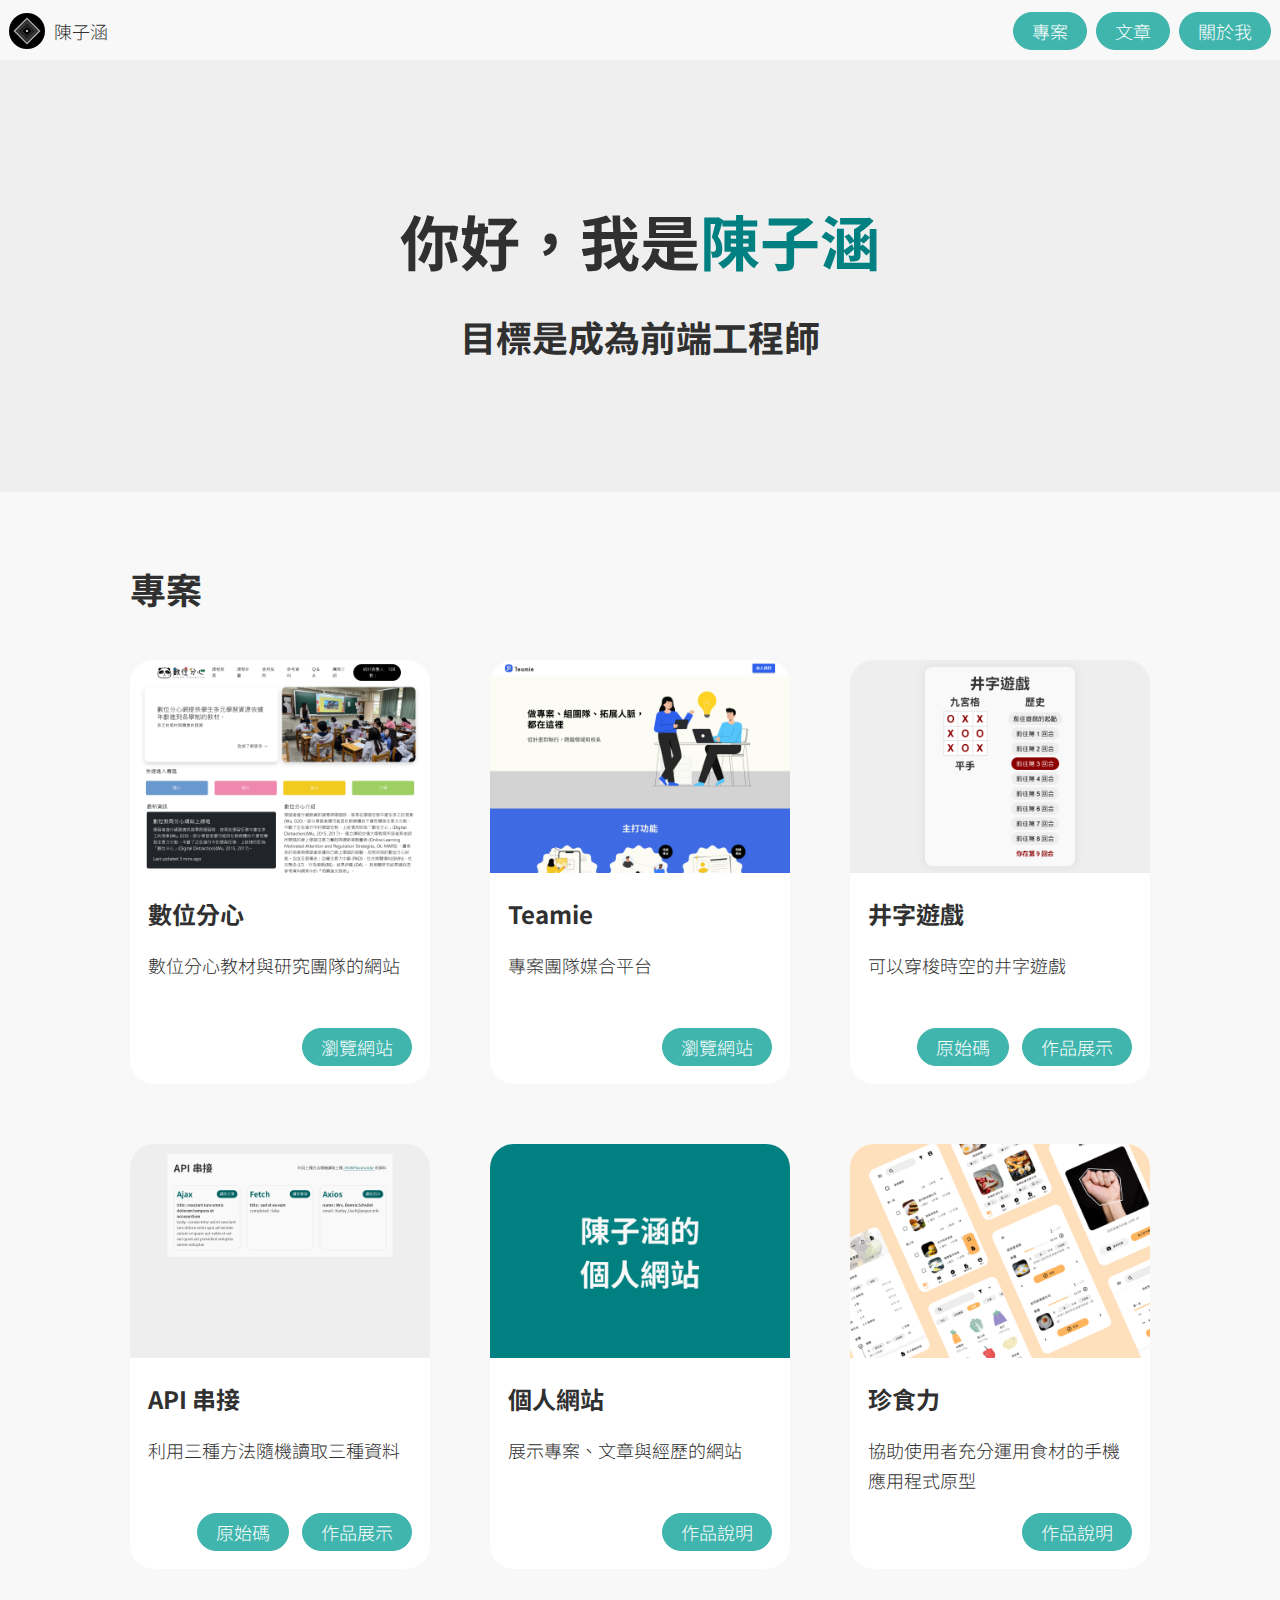
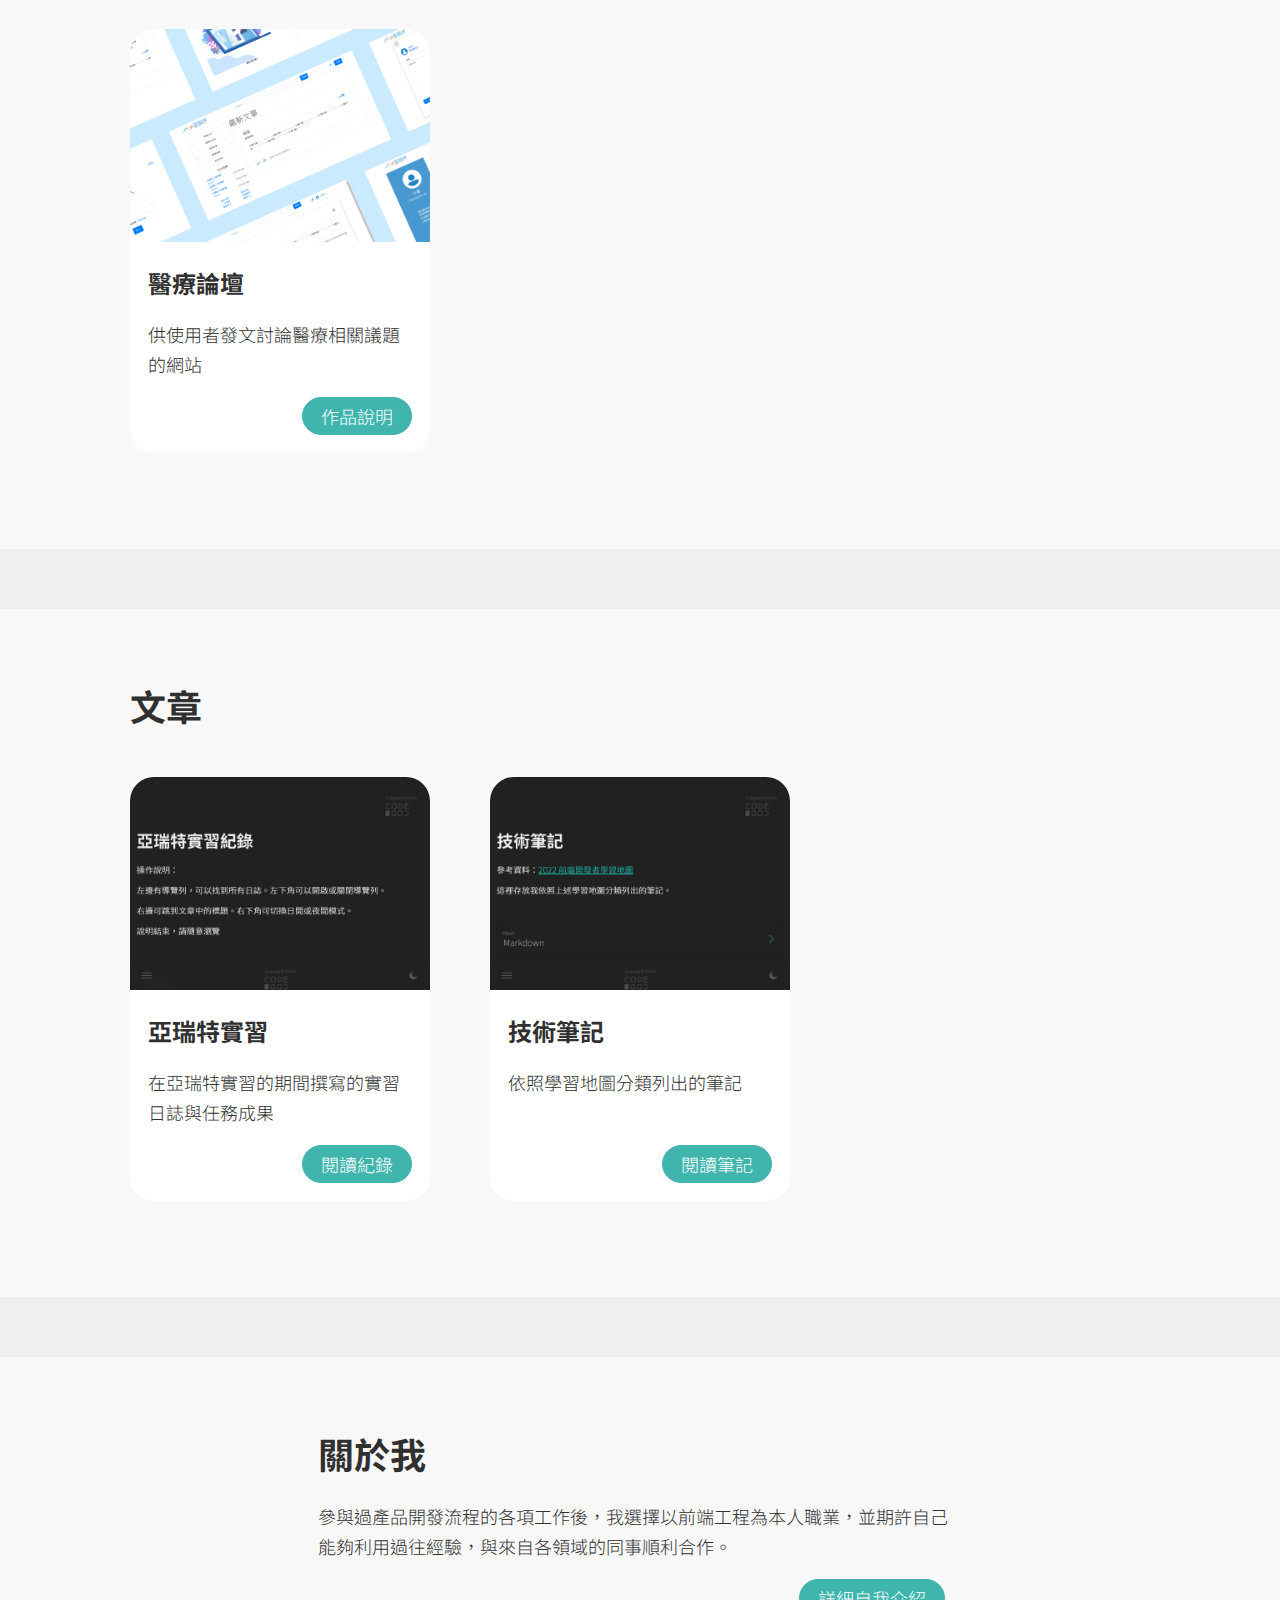
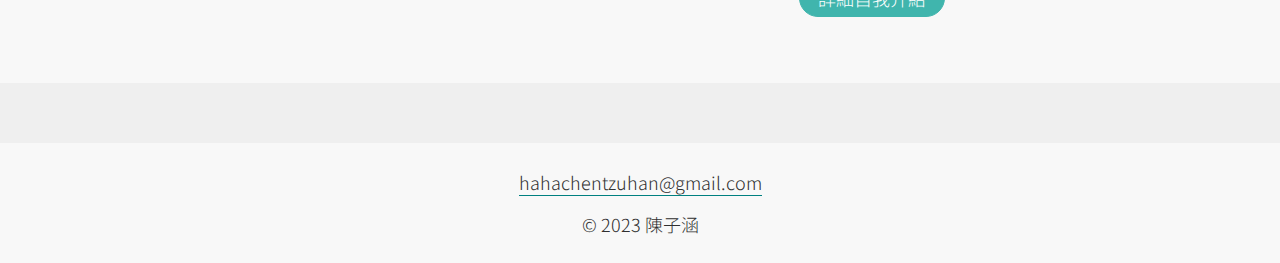
==== index.html @ ffe8db88 "Edited about page" ====
<!DOCTYPE html>
<html>
<head>
	<title>陳子涵 TzuHan_Chen</title>
	<meta charset="UTF-8">
	<meta http-equiv="X-UA-Compatible" content="IE=edge">
	<meta name="viewport" content="width=device-width, initial-scale=1.0">
	<meta name="title" content="陳子涵 TzuHan_Chen">
	<meta name="description" content="陳子涵的個人網站">

	<!-- favicon -->
	<link rel="apple-touch-icon" sizes="180x180" href="favicon/apple-touch-icon.png">
	<link rel="icon" type="image/png" sizes="32x32" href="favicon/favicon-32x32.png">
	<link rel="icon" type="image/png" sizes="16x16" href="favicon/favicon-16x16.png">
	<link rel="manifest" href="favicon/site.webmanifest">
	
	<!-- font & style -->
	<link rel="preconnect" href="https://fonts.googleapis.com">
	<link rel="preconnect" href="https://fonts.gstatic.com" crossorigin>
	<link href="https://fonts.googleapis.com/css2?family=Noto+Sans+TC:wght@300;700&display=swap" rel="stylesheet">
	<link rel="stylesheet" type="text/css" href="css/style.css">

	<!-- Google tag (gtag.js) -->
	<script async src="https://www.googletagmanager.com/gtag/js?id=G-4FQPG607TH"></script>
	<script>
		window.dataLayer = window.dataLayer || [];
		function gtag(){dataLayer.push(arguments);}
		gtag('js', new Date());

		gtag('config', 'G-4FQPG607TH');
	</script>
</head>

<body>
	<nav>
		<a href="" class="home">
			<img src="icons/logo.svg" alt="logo" class="logo">
			<p>陳子涵</p>
		</a>
		<ul class="nav-links">
			<li><a href="#project" class="button mr9">專案</a></li>
			<li><a href="#article" class="button mr9">文章</a></li>
			<li><a href="#about" class="button">關於我</a></li>
		</ul>
	</nav>
	
	<main>
		<div class="hero-section">
			<div class="content">
				<h1 class="tac">你好，我是<span class="highlight">陳子涵</span></h1>
				<h2 class="tac">目標是成為前端工程師</h2>
			</div>
		</div>

		<section id="project">
			<div class="content">
				<h2>專案</h2>
				<div class="grid-area">
					<div class="card">
						<img src="images/distraction-loves-me.png" alt="數位分心主視覺">
						<h3>數位分心</h3>
						<p>數位分心教材與研究團隊的網站</p>
						<div class="button-area">
							<a href="https://distractionlovesme.lab.nycu.edu.tw/" target="_blank" rel="noopener noreferrer" class="button">瀏覽網站</a>
						</div>
					</div>

					<div class="card">
						<img src="images/teamie.png" alt="Teamie 主視覺">
						<h3>Teamie</h3>
						<p>專案團隊媒合平台</p>
						<div class="button-area">
							<a href="https://teamie.tw/" target="_blank" rel="noopener noreferrer" class="button">瀏覽網站</a>
						</div>
					</div>

					<div class="card">
						<img src="images/tic-tac-toe.png" alt="井字遊戲主視覺">
						<h3>井字遊戲</h3>
						<p>可以穿梭時空的井字遊戲</p>
						<div class="button-area">
							<a href="https://github.com/tzuhanchen/tic-tac-toe" target="_blank" rel="noopener noreferrer" class="button mr9">原始碼</a>
							<a href="https://tzuhanchen.github.io/tic-tac-toe" target="_blank" rel="noopener noreferrer" class="button">作品展示</a>
						</div>
					</div>

					<div class="card">
						<img src="images/api-connection.png" alt="API 串接主視覺">
						<h3>API 串接</h3>
						<p>利用三種方法隨機讀取三種資料</p>
						<div class="button-area">
							<a href="https://github.com/tzuhanchen/api-connection" target="_blank" rel="noopener noreferrer" class="button mr9">原始碼</a>
							<a href="https://tzuhanchen.github.io/api-connection" target="_blank" rel="noopener noreferrer" class="button">作品展示</a>
						</div>
					</div>

					<div class="card">
						<img src="images/personal-website.png" alt="個人網站預覽圖">
						<h3>個人網站</h3>
						<p>展示專案、文章與經歷的網站</p>
						<div class="button-area">
							<a href="personal-website.html" class="button">作品說明</a>
						</div>
					</div>

					<div class="card">
						<img src="images/max-value.png" alt="珍食力主視覺">
						<h3>珍食力</h3>
						<p>協助使用者充分運用食材的手機應用程式原型</p>
						<div class="button-area">
							<a href="max-value.html" class="button">作品說明</a>
						</div>
					</div>

					<div class="card">
						<img src="images/medical-forum.png" alt="醫療論壇主視覺">
						<h3>醫療論壇</h3>
						<p>供使用者發文討論醫療相關議題的網站</p>
						<div class="button-area">
							<a href="medical-forum.html" class="button">作品說明</a>
						</div>
					</div>
				</div>
			</div>
		</section>

		<section id="article">
			<div class="content">
				<h2>文章</h2>
				<div class="grid-area">
					<div class="card">
						<img src="images/arete-internship.png" alt="亞瑞特實習主視覺">
						<h3>亞瑞特實習</h3>
						<p>在亞瑞特實習的期間撰寫的實習日誌與任務成果</p>
						<div class="button-area">
							<a href="https://tzuhanchen.github.io/arete-internship" target="_blank" rel="noopener noreferrer" class="button">閱讀紀錄</a>
						</div>
					</div>

					<div class="card">
						<img src="images/tech-notes.png" alt="技術筆記主視覺">
						<h3>技術筆記</h3>
						<p>依照學習地圖分類列出的筆記</p>
						<div class="button-area">
							<a href="https://tzuhanchen.github.io/tech-notes" target="_blank" rel="noopener noreferrer" class="button">閱讀筆記</a>
						</div>
					</div>
				</div>
			</div>
		</section>

		<section id="about">
			<div class="content text-area">
				<h2>關於我</h2>
				<p>參與過產品開發流程的各項工作後，我選擇以前端工程為本人職業，並期許自己能夠利用過往經驗，與來自各領域的同事順利合作。</p>
				<div class="button-area">
					<a href="about.html" class="button">詳細自我介紹</a>
				</div>
			</div>
		</section>
	</main>

	<footer>
		<p><a href="mailto:hahachentzuhan@gmail.com" target="_blank" rel="noopener noreferrer" class="link">hahachentzuhan@gmail.com</a></p>
		<p>© 2023 陳子涵</p>
	</footer>
</body>
</html>
---- css/style.css ----
/* default */
*, *::before, *::after {
  box-sizing: border-box;
  margin: 0;
  padding: 0;
}

img {
  max-width: 100%;
  height: auto;
}

body {
  font-family: "Noto Sans TC", sans-serif;
  background-color: #EFEFEF;
  color: #303030;
}

h1 {
  font-size: 48px;
  font-weight: 700;
  line-height: 60px;
  margin: 36px 0;
}
@media (min-width: 720px) {
  h1 {
    font-size: 60px;
    font-weight: 700;
    line-height: 72px;
  }
}

h2 {
  font-size: 36px;
  font-weight: 700;
  line-height: 48px;
  margin: 24px 0;
}

h3 {
  font-size: 24px;
  font-weight: 700;
  line-height: 36px;
  margin: 18px 0;
}

p {
  font-size: 18px;
  font-weight: 300;
  line-height: 30px;
  margin: 12px 0;
}

ul, ol {
  margin: 0;
  padding: 0 0 0 24px;
}

ul {
  list-style: disc;
}

ol {
  list-style: decimal;
}

li {
  font-size: 18px;
  font-weight: 300;
  line-height: 24px;
  margin: 3px 0;
}

a, a:hover, a:active, a:visited {
  text-decoration: none;
}

.link {
  border-bottom: 1px solid #008080;
  color: #303030;
}

.link:hover, .link:active {
  cursor: pointer;
  animation-name: linkChangeColor;
  animation-duration: 0.6s;
  animation-fill-mode: forwards;
}

@keyframes linkChangeColor {
  from {
    background-color: none;
    color: #303030;
  }
  to {
    background-color: #008080;
    color: #FFFFFF;
  }
}
.highlight {
  color: #008080;
}

h1::-moz-selection, h2::-moz-selection, h3::-moz-selection, p::-moz-selection, li::-moz-selection, a::-moz-selection, img::-moz-selection, .highlight::-moz-selection {
  background-color: #008080;
  color: #FFFFFF;
}

h1::selection, h2::selection, h3::selection, p::selection, li::selection, a::selection, img::selection, .highlight::selection {
  background-color: #008080;
  color: #FFFFFF;
}

/* button */
.button {
  display: inline-block;
  padding: 6px 18px;
  border: 1px solid #40B5AD;
  border-radius: 24px;
  background-color: #40B5AD;
  color: #FFFFFF;
  font-size: 18px;
  font-weight: 300;
  line-height: 24px;
}

.button:hover, .button:active {
  cursor: pointer;
  animation-name: buttonChangeColor;
  animation-duration: 0.6s;
  animation-fill-mode: forwards;
}

@keyframes buttonChangeColor {
  from {
    background-color: #40B5AD;
    color: #FFFFFF;
  }
  to {
    background-color: #FFFFFF;
    color: #008080;
  }
}
/* layout */
nav {
  position: fixed;
  width: 100%;
  height: 60px;
  border: none;
  background-color: #F8F8F8;
  display: flex;
  flex-wrap: wrap;
  justify-content: space-between;
  align-items: center;
  padding: 9px;
}

@media (min-width: 720px) {
  .home {
    display: flex;
    align-items: center;
  }
}
.home p {
  margin: 0;
  display: none;
}
@media (min-width: 720px) {
  .home p {
    margin-left: 9px;
    display: block;
    color: #303030;
  }
}

.logo {
  height: 36px;
  border-radius: 50%;
}

.nav-links {
  display: flex;
  justify-content: space-between;
  align-items: center;
  padding: 0;
}
.nav-links li {
  list-style-type: none;
}

main {
  margin: 0;
  padding-top: 60px;
  background-color: #EFEFEF;
}

.hero-section {
  margin-top: 60px;
  min-height: 300px;
}

section {
  margin: 60px 0;
  background-color: #F8F8F8;
}

.content {
  margin: 0 auto;
  width: 100%;
  max-width: 300px;
  padding: 24px 0;
}
@media (min-width: 720px) {
  .content {
    max-width: 645px;
    padding: 36px 0;
  }
}
@media (min-width: 1080px) {
  .content {
    max-width: 1020px;
    padding: 48px 0;
  }
}

.grid-area {
  margin: 48px auto;
  display: grid;
  grid-template-columns: repeat(1, 1fr);
  gap: 30px;
}
@media (min-width: 720px) {
  .grid-area {
    grid-template-columns: repeat(2, 1fr);
    gap: 45px;
  }
}
@media (min-width: 1080px) {
  .grid-area {
    grid-template-columns: repeat(3, 1fr);
    gap: 60px;
  }
}

.card {
  border-radius: 24px;
  background-color: #FFFFFF;
  min-width: 300px;
  max-width: 360px;
}
.card img {
  border-radius: 24px 24px 0 0;
}
.card h3, .card p {
  margin: 18px;
}
.card p {
  height: 60px;
}

.card:hover {
  animation-name: cardAddShadow;
  animation-duration: 0.6s;
  animation-fill-mode: forwards;
}

@keyframes cardAddShadow {
  from {
    box-shadow: none;
  }
  to {
    box-shadow: -6px -6px 12px #FFFFFF, 6px 6px 12px rgba(64, 224, 208, 0.3);
  }
}
.text-area {
  max-width: 645px;
}

.button-area {
  text-align: right;
  margin: 18px;
}

.photo {
  margin: 0 auto;
  width: 120px;
}

.photo img {
  border-radius: 50%;
}

.contact {
  display: flex;
  align-items: center;
}

.contact img {
  width: 24px;
}

footer {
  background-color: #F8F8F8;
  padding: 12px 0;
  text-align: center;
}

.m0-a {
  margin: 0 auto;
}

.mr9 {
  margin-right: 9px;
}

.block {
  display: block;
}

.tac {
  text-align: center;
}
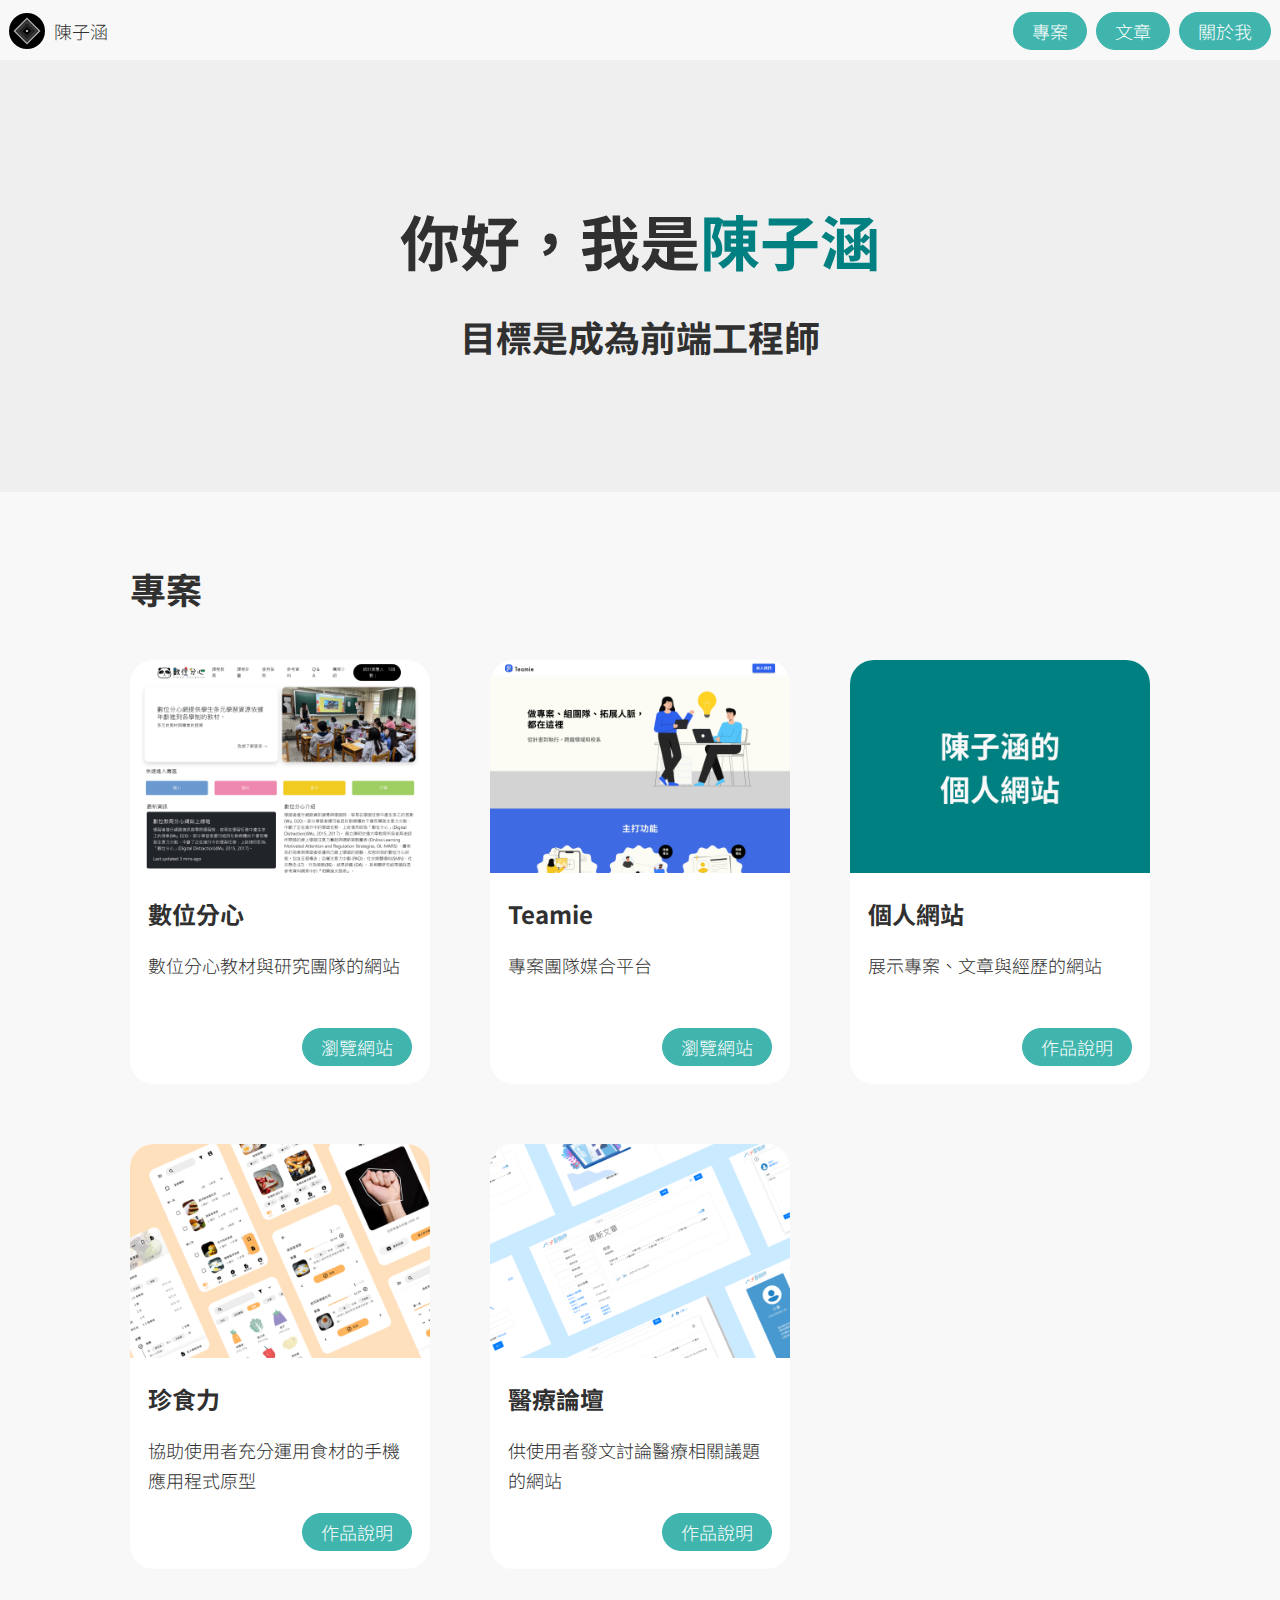
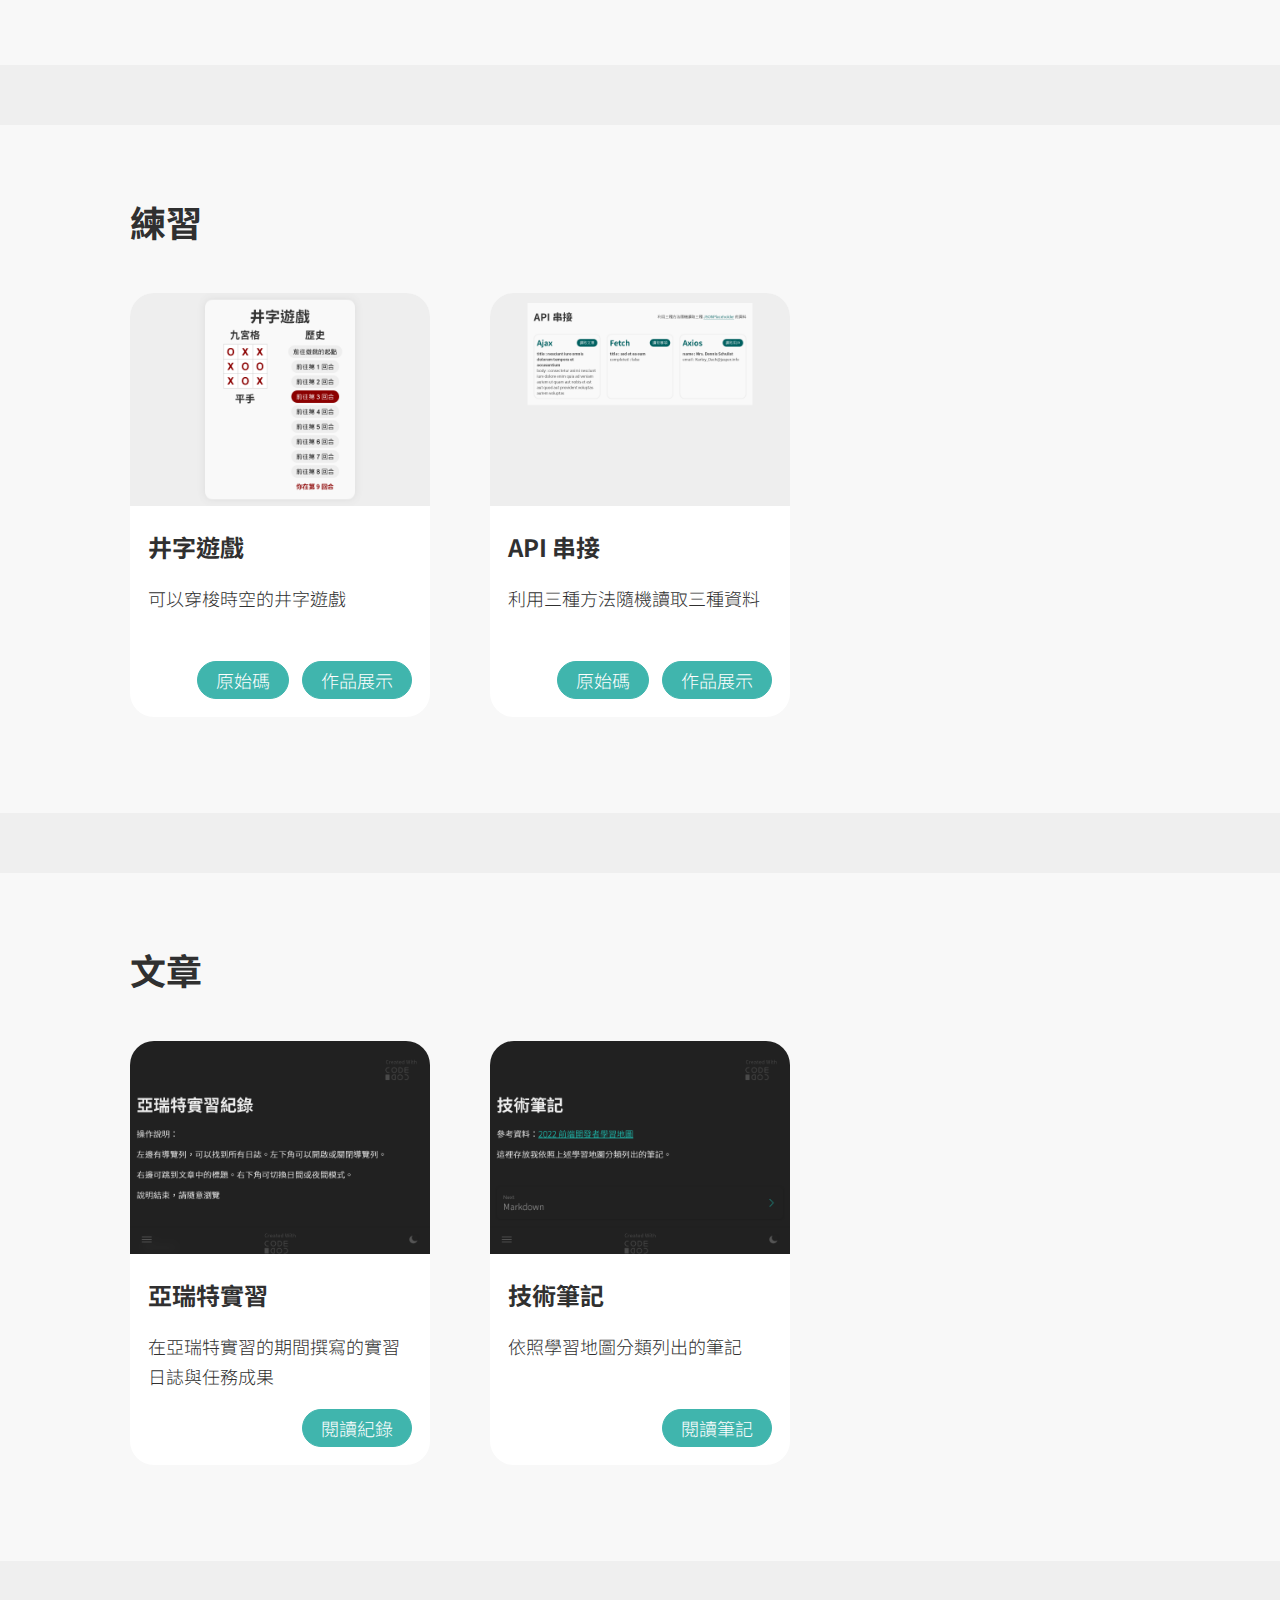
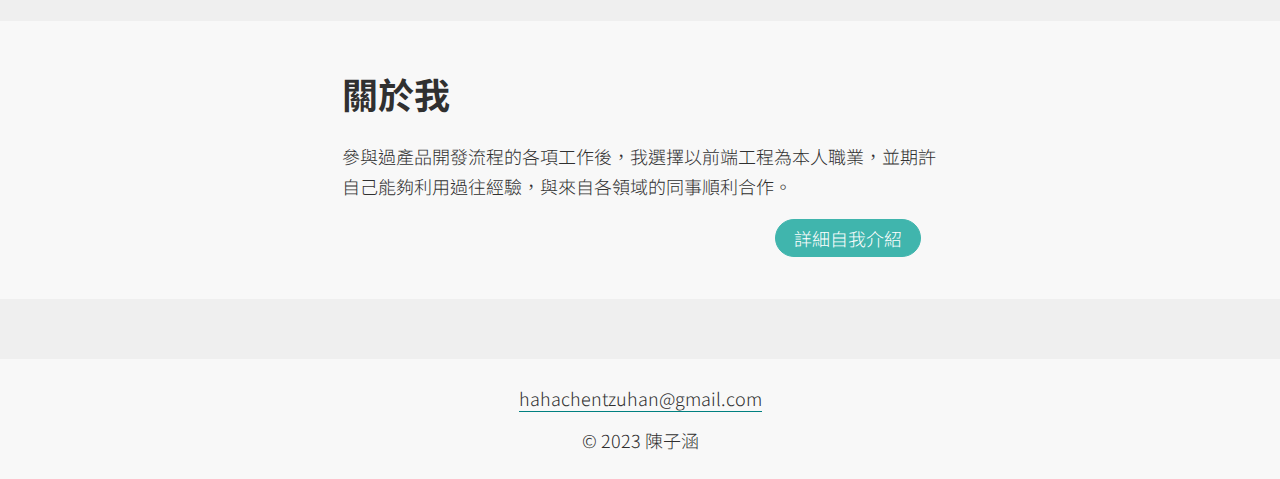
==== commit 8d403779: "Added practice section" ====
--- a/index.html
+++ b/index.html
@@ -75,26 +75,6 @@
 					</div>
 
 					<div class="card">
-						<img src="images/tic-tac-toe.png" alt="井字遊戲主視覺">
-						<h3>井字遊戲</h3>
-						<p>可以穿梭時空的井字遊戲</p>
-						<div class="button-area">
-							<a href="https://github.com/tzuhanchen/tic-tac-toe" target="_blank" rel="noopener noreferrer" class="button mr9">原始碼</a>
-							<a href="https://tzuhanchen.github.io/tic-tac-toe" target="_blank" rel="noopener noreferrer" class="button">作品展示</a>
-						</div>
-					</div>
-
-					<div class="card">
-						<img src="images/api-connection.png" alt="API 串接主視覺">
-						<h3>API 串接</h3>
-						<p>利用三種方法隨機讀取三種資料</p>
-						<div class="button-area">
-							<a href="https://github.com/tzuhanchen/api-connection" target="_blank" rel="noopener noreferrer" class="button mr9">原始碼</a>
-							<a href="https://tzuhanchen.github.io/api-connection" target="_blank" rel="noopener noreferrer" class="button">作品展示</a>
-						</div>
-					</div>
-
-					<div class="card">
 						<img src="images/personal-website.png" alt="個人網站預覽圖">
 						<h3>個人網站</h3>
 						<p>展示專案、文章與經歷的網站</p>
@@ -118,6 +98,33 @@
 						<p>供使用者發文討論醫療相關議題的網站</p>
 						<div class="button-area">
 							<a href="medical-forum.html" class="button">作品說明</a>
+						</div>
+					</div>
+				</div>
+			</div>
+		</section>
+
+		<section id="practice">
+			<div class="content">
+				<h2>練習</h2>
+				<div class="grid-area">
+					<div class="card">
+						<img src="images/tic-tac-toe.png" alt="井字遊戲主視覺">
+						<h3>井字遊戲</h3>
+						<p>可以穿梭時空的井字遊戲</p>
+						<div class="button-area">
+							<a href="https://github.com/tzuhanchen/tic-tac-toe" target="_blank" rel="noopener noreferrer" class="button mr9">原始碼</a>
+							<a href="https://tzuhanchen.github.io/tic-tac-toe" target="_blank" rel="noopener noreferrer" class="button">作品展示</a>
+						</div>
+					</div>
+
+					<div class="card">
+						<img src="images/api-connection.png" alt="API 串接主視覺">
+						<h3>API 串接</h3>
+						<p>利用三種方法隨機讀取三種資料</p>
+						<div class="button-area">
+							<a href="https://github.com/tzuhanchen/api-connection" target="_blank" rel="noopener noreferrer" class="button mr9">原始碼</a>
+							<a href="https://tzuhanchen.github.io/api-connection" target="_blank" rel="noopener noreferrer" class="button">作品展示</a>
 						</div>
 					</div>
 				</div>
--- a/css/style.css
+++ b/css/style.css
@@ -273,6 +273,7 @@
   }
 }
 .text-area {
+  padding: 24px;
   max-width: 645px;
 }
 
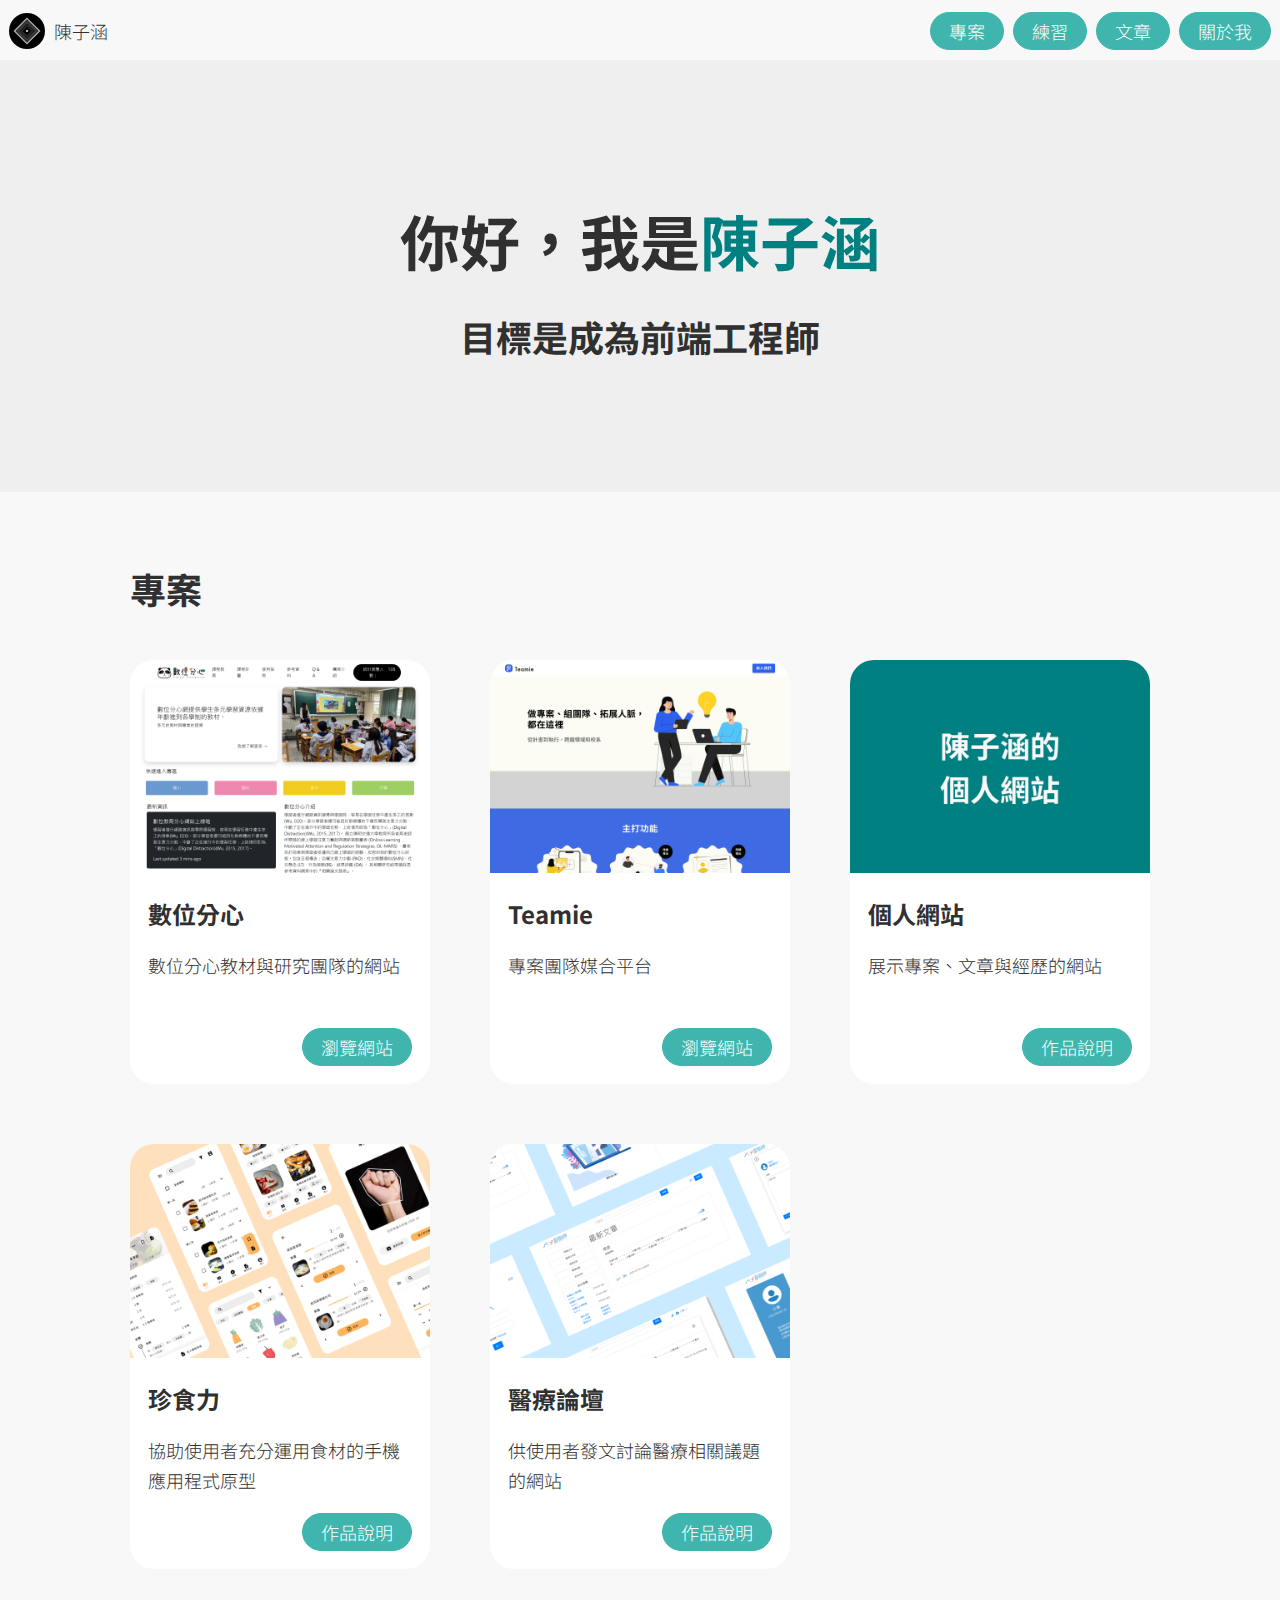
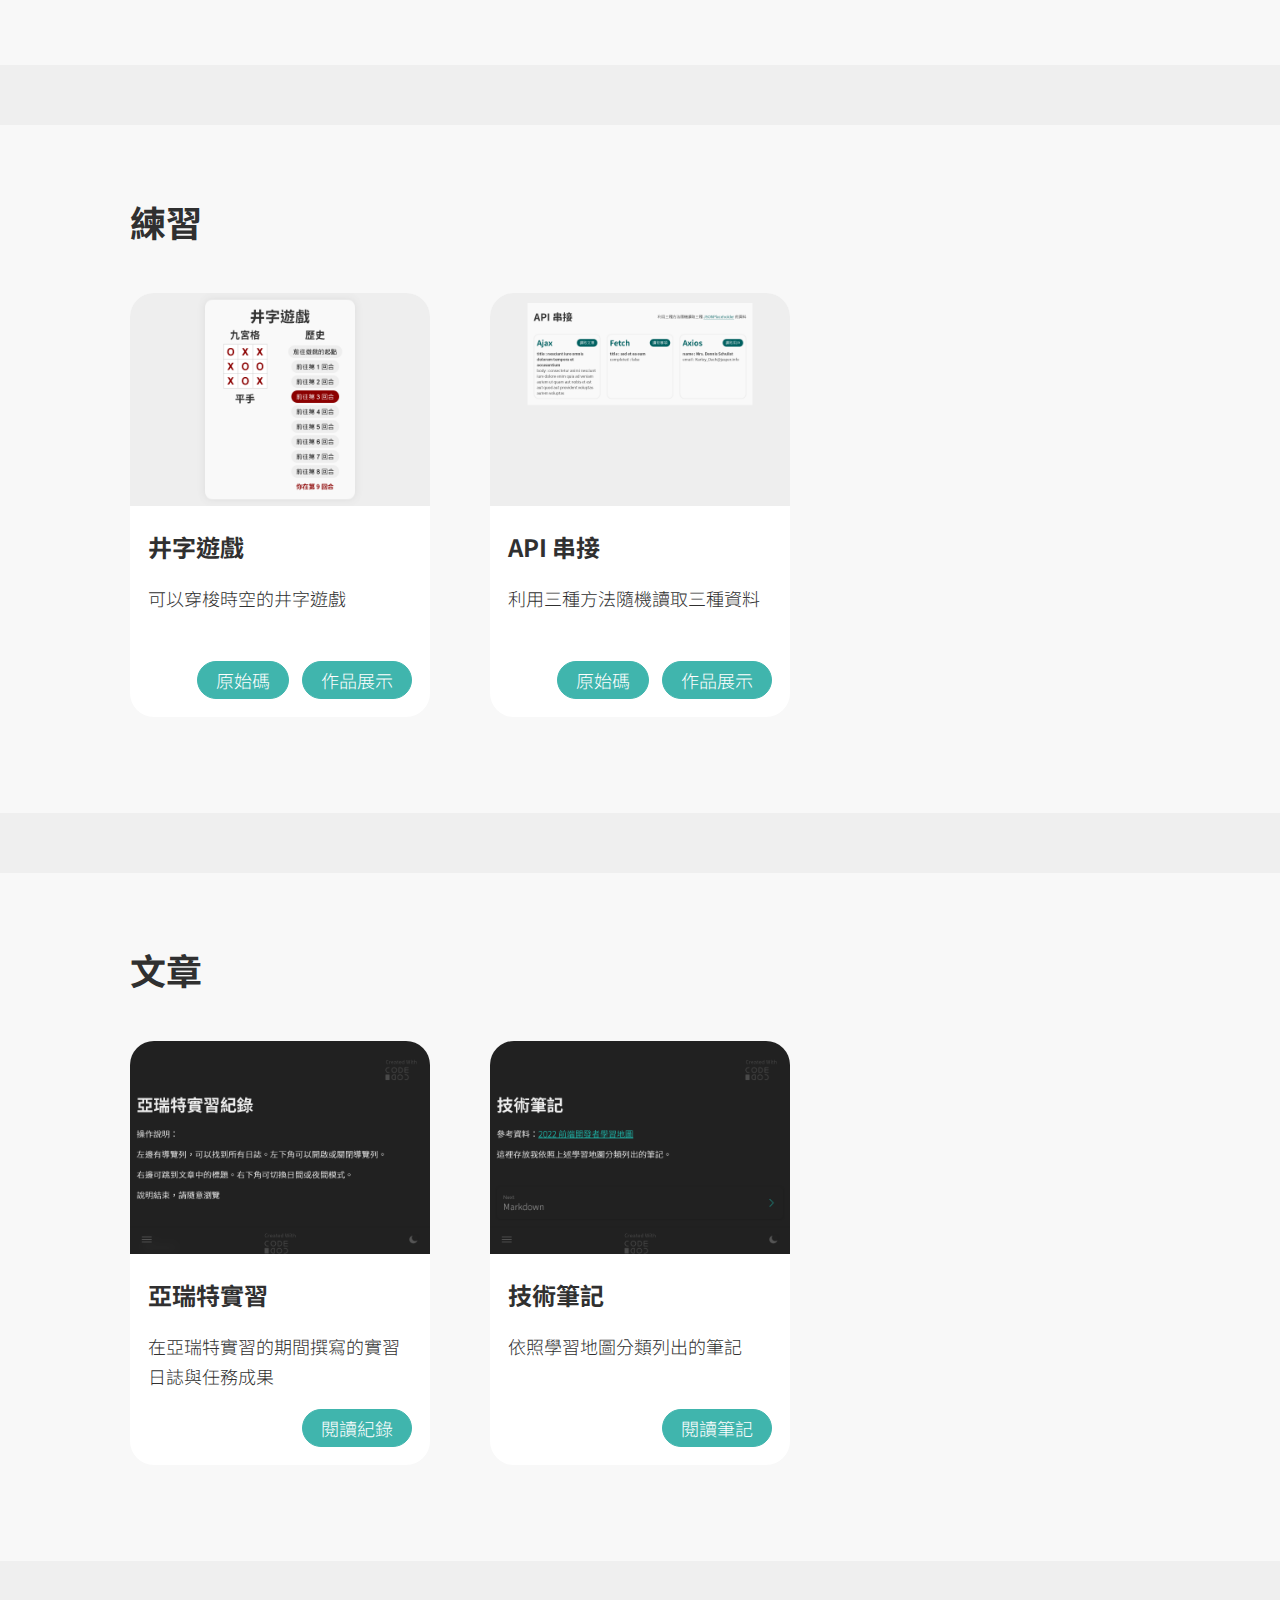
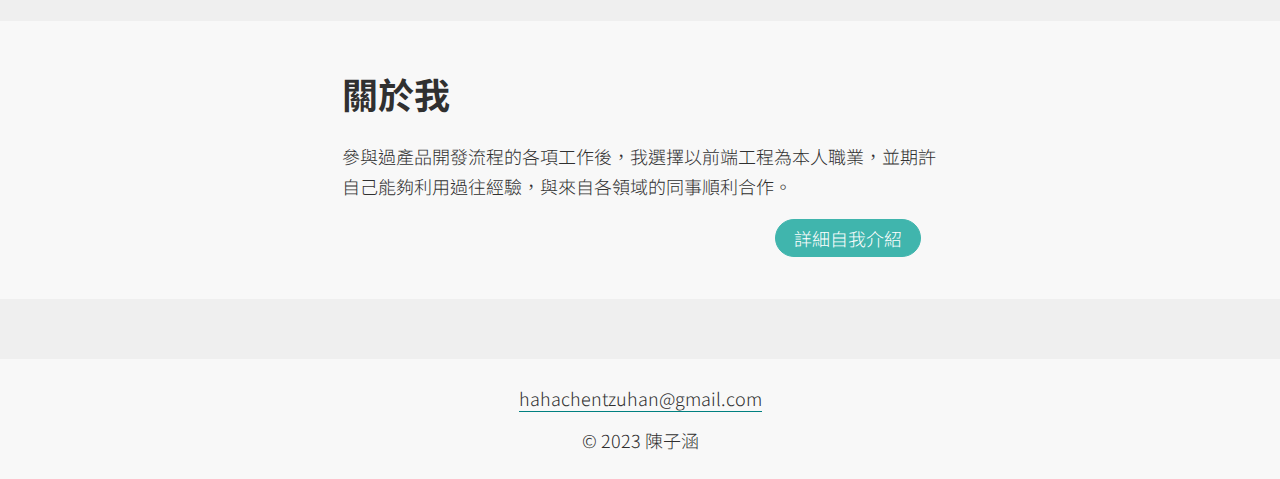
==== commit 6f71e45a: "Added nav practice link" ====
--- a/index.html
+++ b/index.html
@@ -39,6 +39,7 @@
 		</a>
 		<ul class="nav-links">
 			<li><a href="#project" class="button mr9">專案</a></li>
+			<li><a href="#practice" class="button mr9">練習</a></li>
 			<li><a href="#article" class="button mr9">文章</a></li>
 			<li><a href="#about" class="button">關於我</a></li>
 		</ul>
--- a/css/style.css
+++ b/css/style.css
@@ -155,22 +155,14 @@
   padding: 9px;
 }
 
-@media (min-width: 720px) {
-  .home {
-    display: flex;
-    align-items: center;
-  }
+.home {
+  display: flex;
+  align-items: center;
 }
 .home p {
   margin: 0;
-  display: none;
-}
-@media (min-width: 720px) {
-  .home p {
-    margin-left: 9px;
-    display: block;
-    color: #303030;
-  }
+  margin-left: 9px;
+  color: #303030;
 }
 
 .logo {
@@ -187,6 +179,14 @@
 .nav-links li {
   list-style-type: none;
 }
+.nav-links li:nth-child(2), .nav-links li:nth-child(3) {
+  display: none;
+}
+@media (min-width: 600px) {
+  .nav-links li:nth-child(2), .nav-links li:nth-child(3) {
+    display: block;
+  }
+}
 
 main {
   margin: 0;
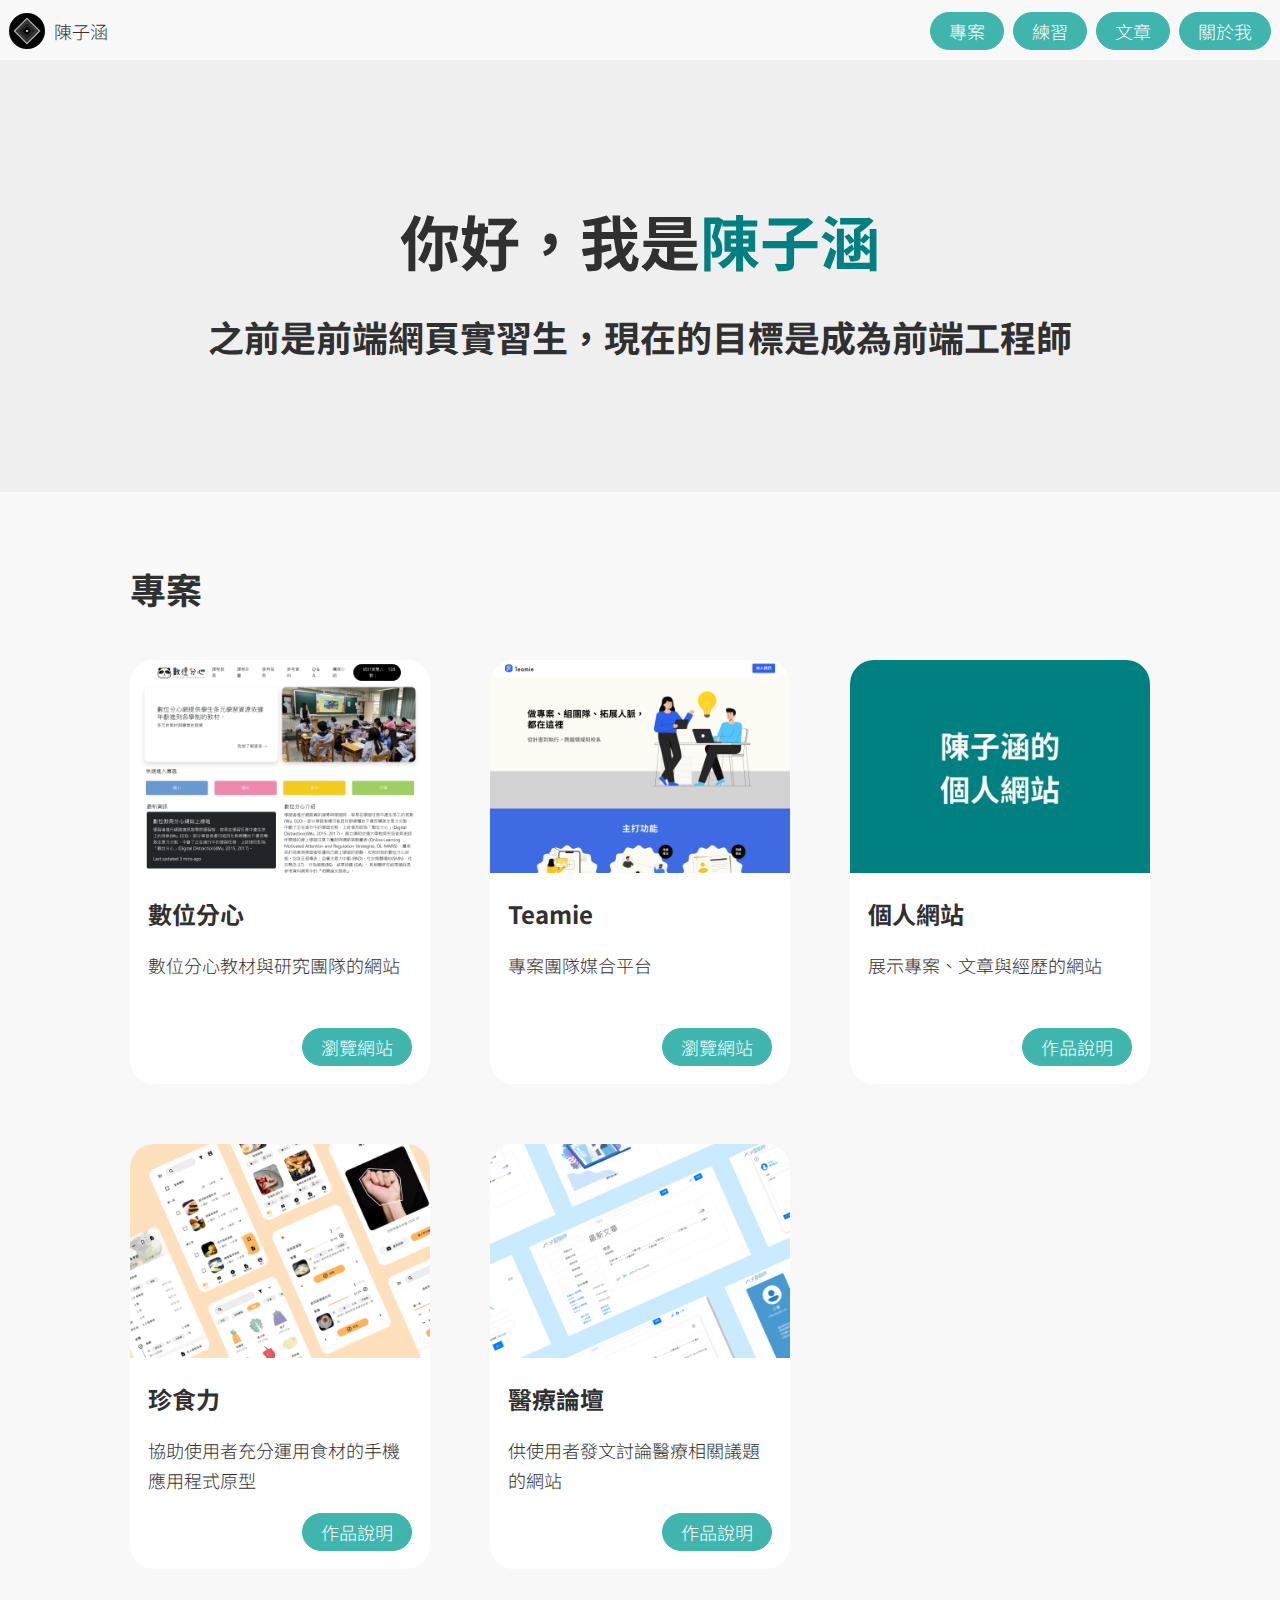
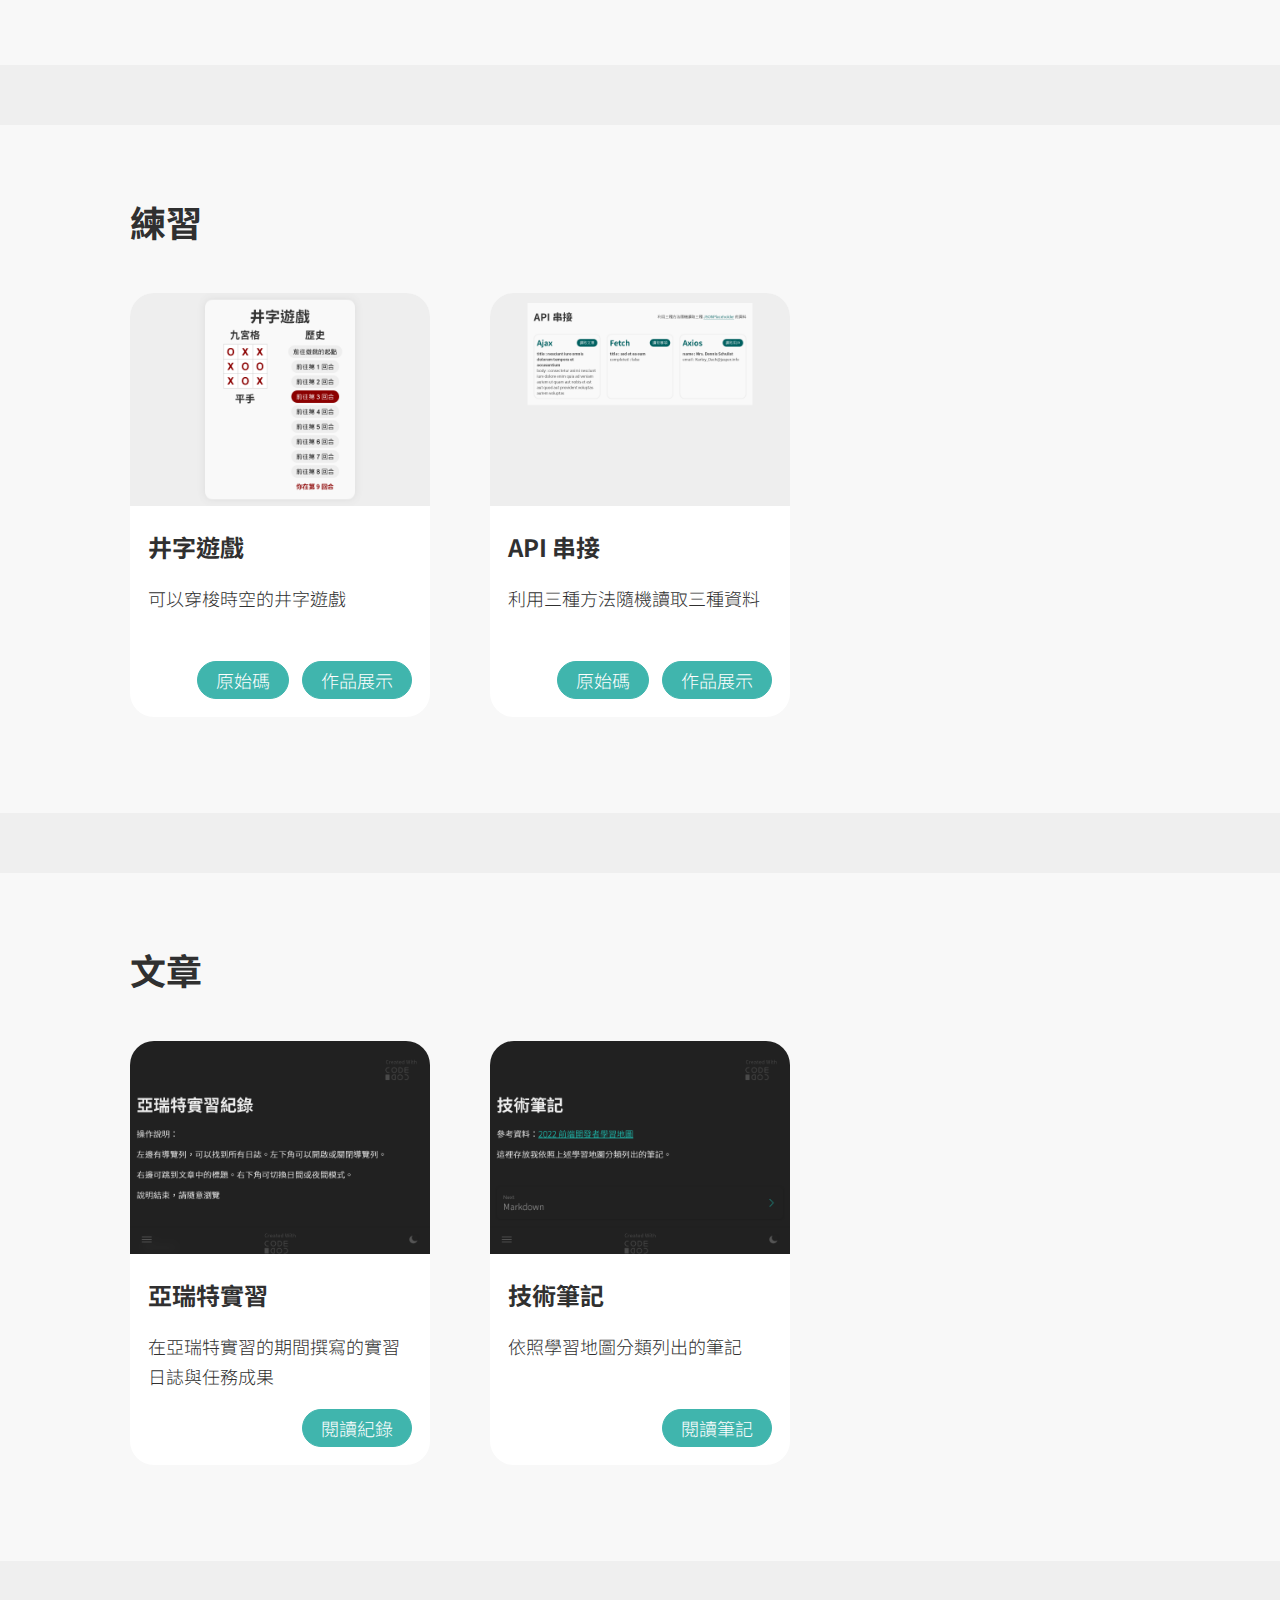
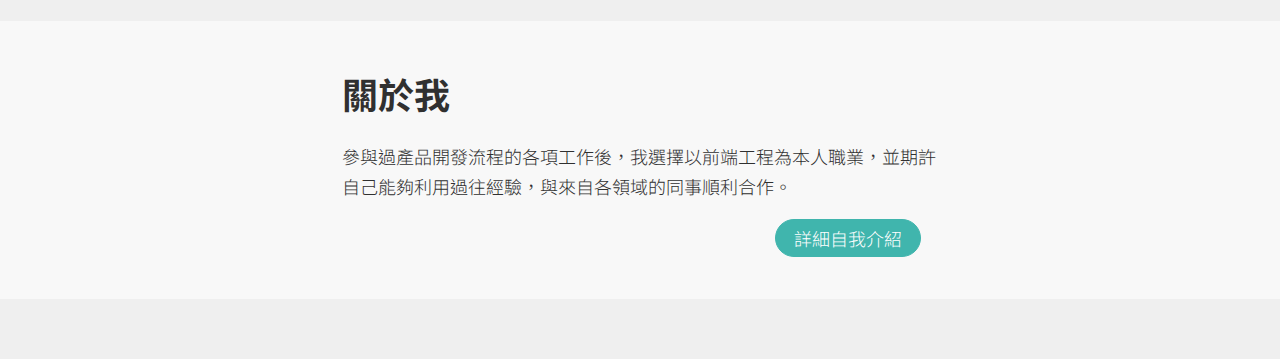
==== commit 903a51b2: "Edited about page and footer" ====
--- a/index.html
+++ b/index.html
@@ -49,7 +49,7 @@
 		<div class="hero-section">
 			<div class="content">
 				<h1 class="tac">你好，我是<span class="highlight">陳子涵</span></h1>
-				<h2 class="tac">目標是成為前端工程師</h2>
+				<h2 class="tac">之前是前端網頁實習生，現在的目標是成為前端工程師</h2>
 			</div>
 		</div>
 
@@ -167,10 +167,5 @@
 			</div>
 		</section>
 	</main>
-
-	<footer>
-		<p><a href="mailto:hahachentzuhan@gmail.com" target="_blank" rel="noopener noreferrer" class="link">hahachentzuhan@gmail.com</a></p>
-		<p>© 2023 陳子涵</p>
-	</footer>
 </body>
 </html>--- a/css/style.css
+++ b/css/style.css
@@ -302,8 +302,6 @@
 
 footer {
   background-color: #F8F8F8;
-  padding: 12px 0;
-  text-align: center;
 }
 
 .m0-a {
@@ -320,4 +318,8 @@
 
 .tac {
   text-align: center;
+}
+
+.tar {
+  text-align: right;
 }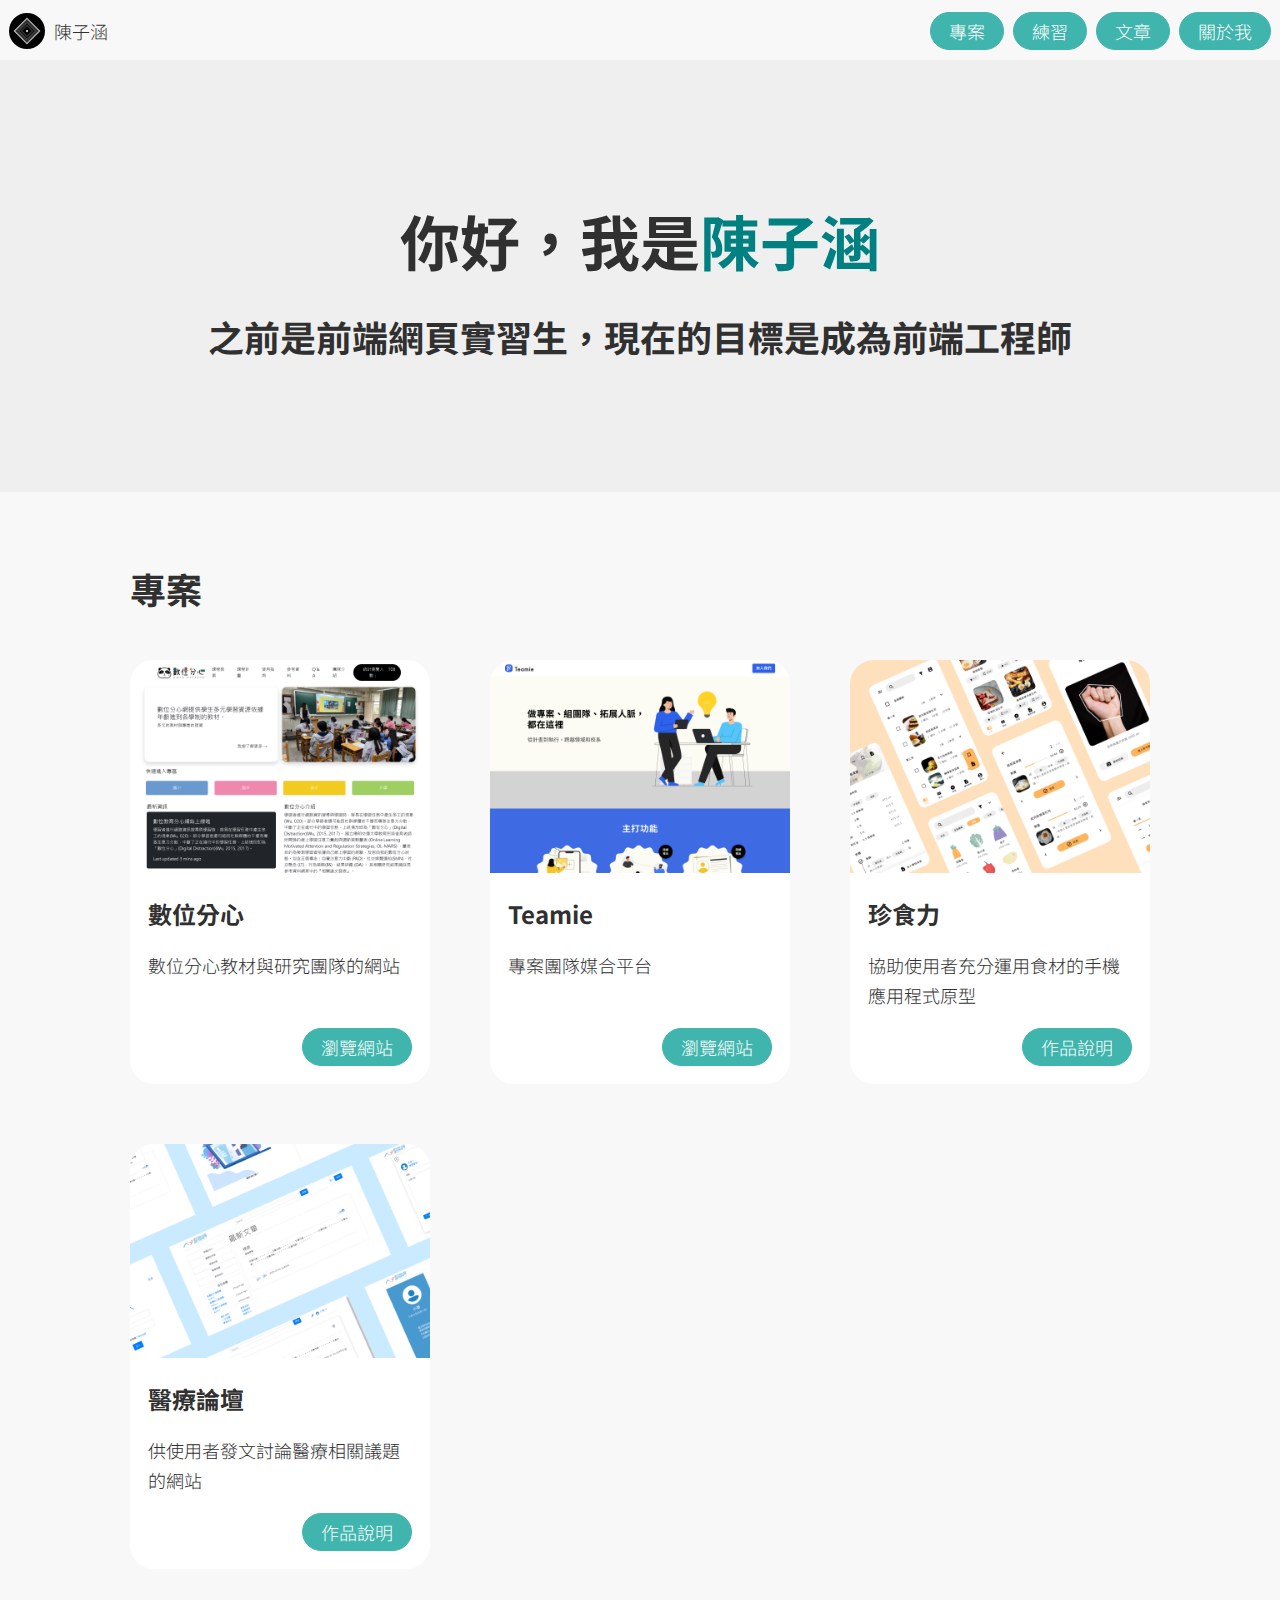
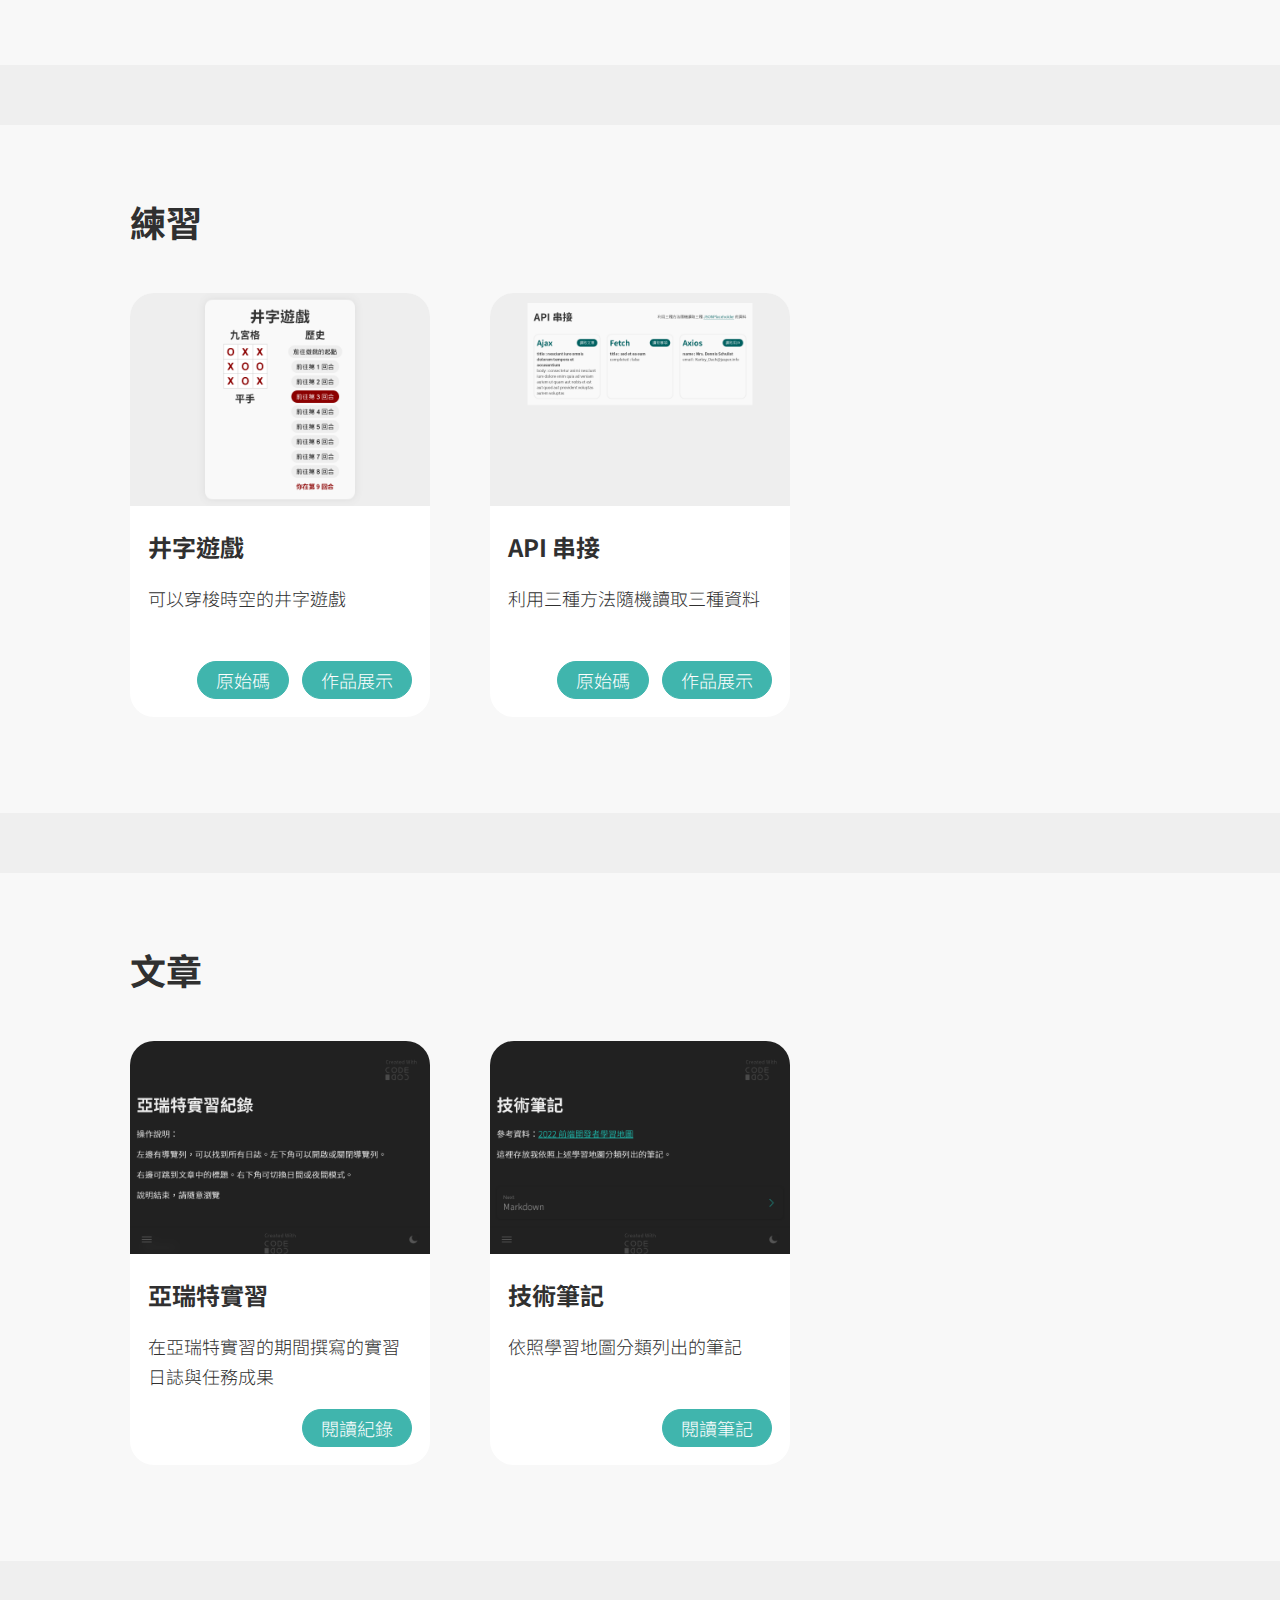
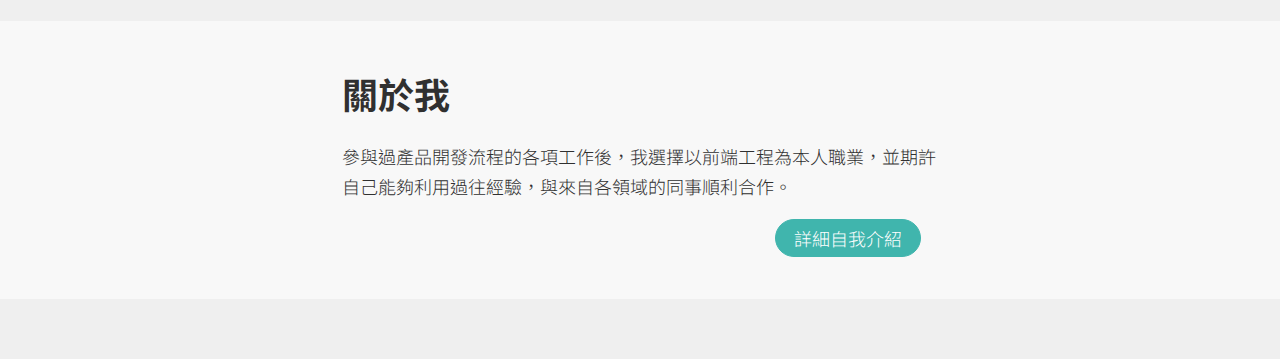
==== commit c6b53ee6: "Hide personal website" ====
--- a/index.html
+++ b/index.html
@@ -75,14 +75,14 @@
 						</div>
 					</div>
 
-					<div class="card">
+					<!-- <div class="card">
 						<img src="images/personal-website.png" alt="個人網站預覽圖">
 						<h3>個人網站</h3>
 						<p>展示專案、文章與經歷的網站</p>
 						<div class="button-area">
 							<a href="personal-website.html" class="button">作品說明</a>
 						</div>
-					</div>
+					</div> -->
 
 					<div class="card">
 						<img src="images/max-value.png" alt="珍食力主視覺">
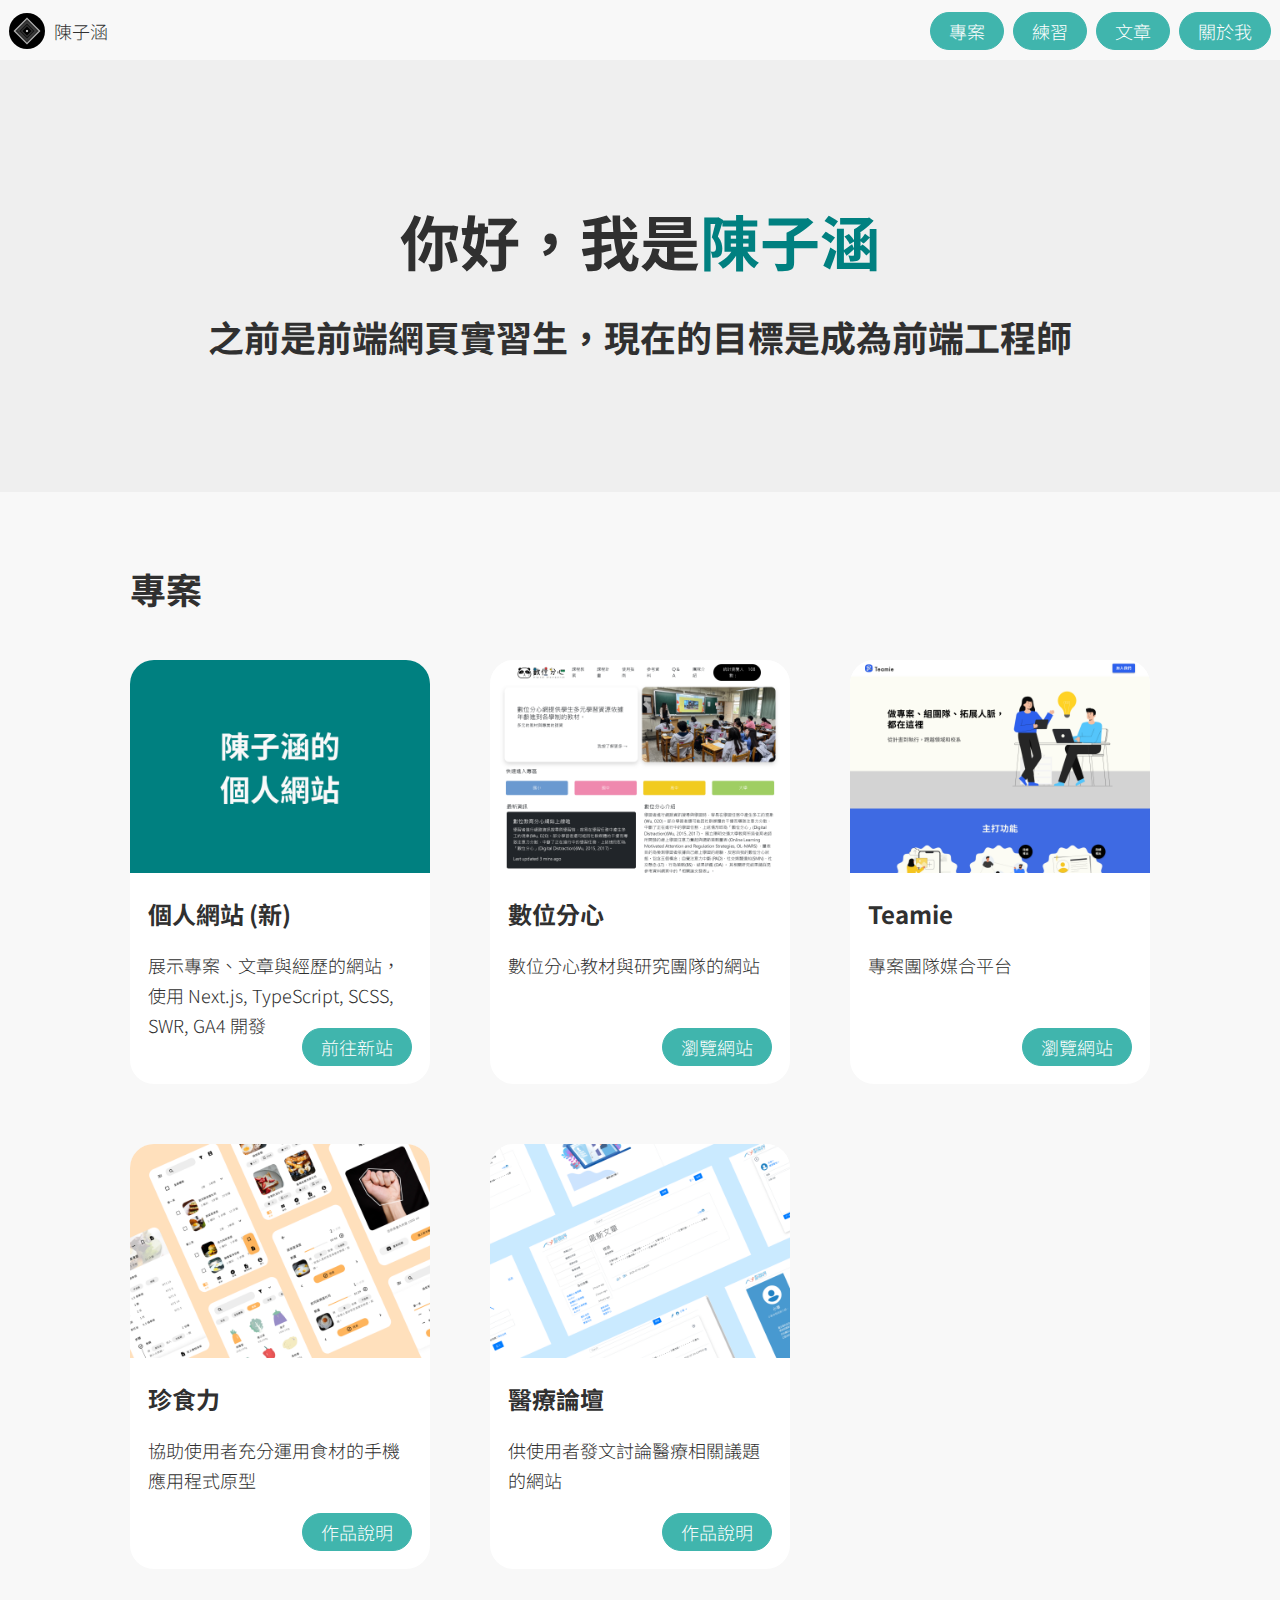
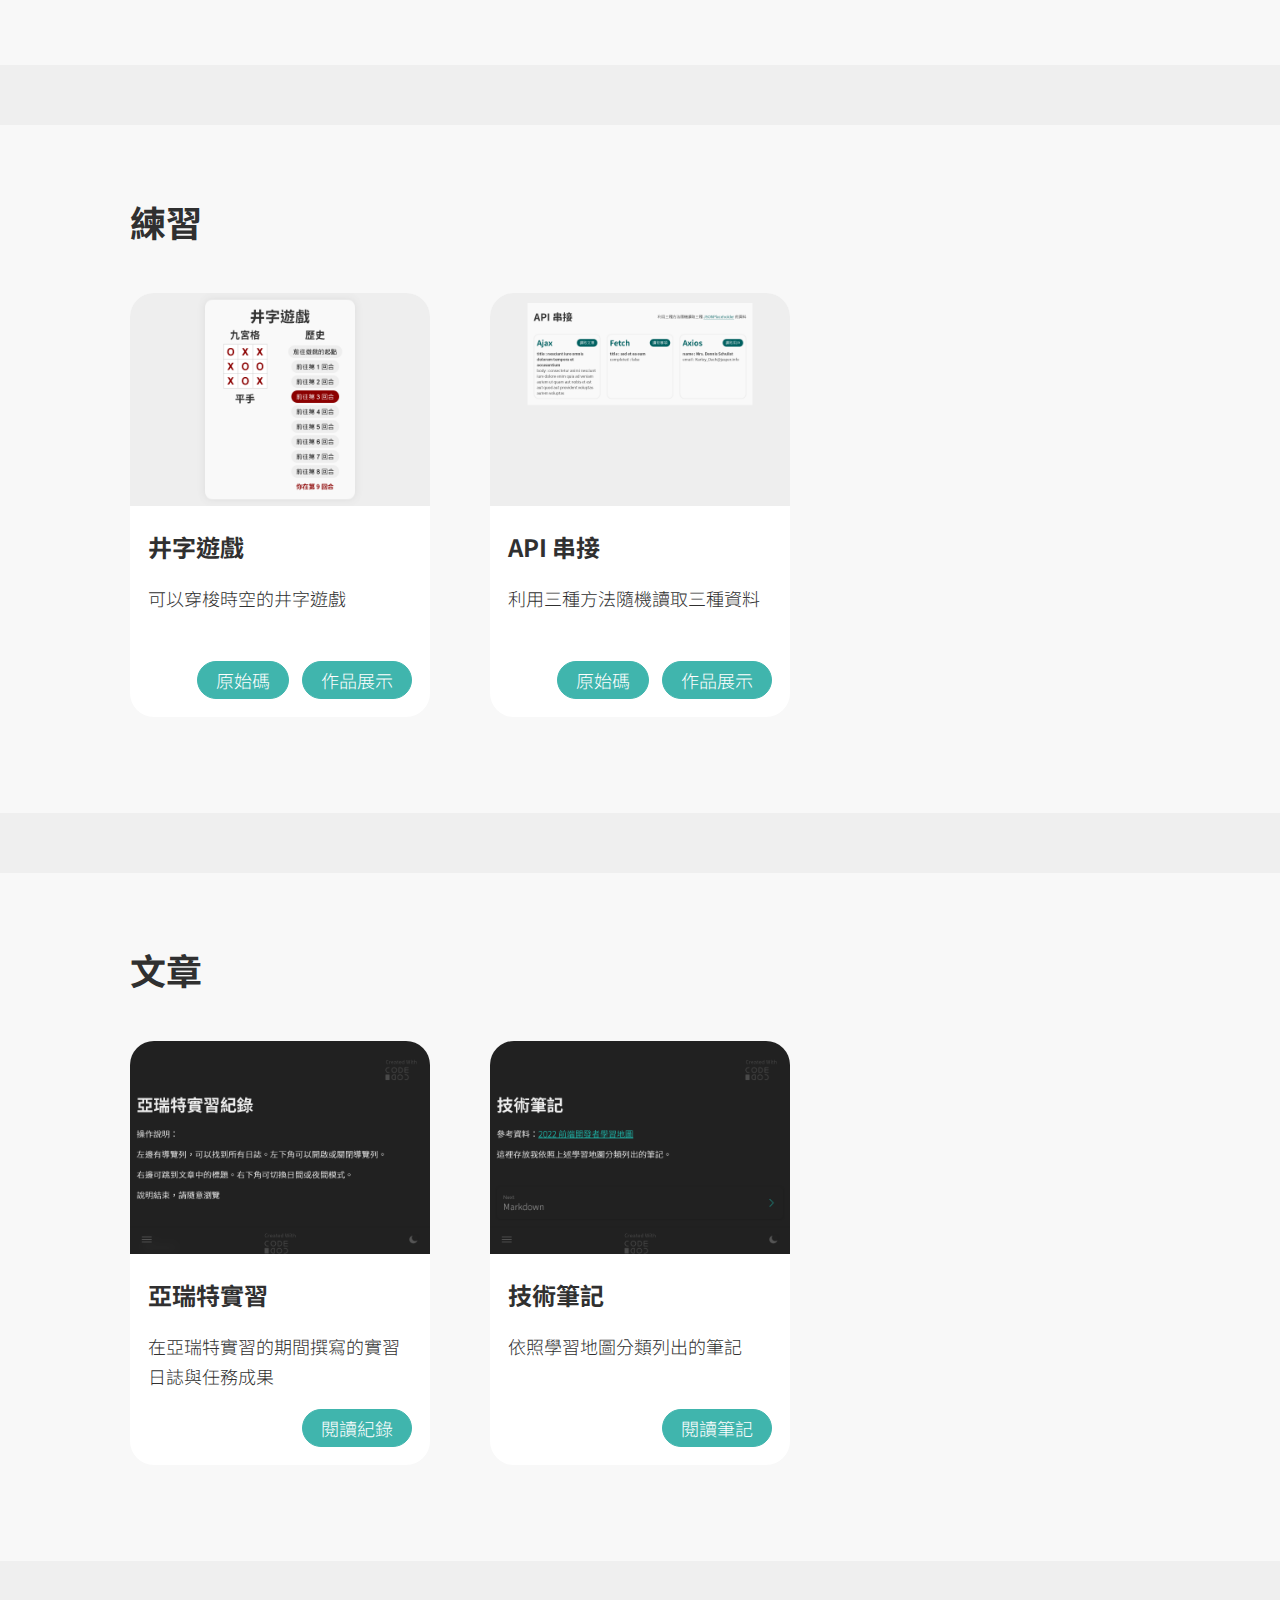
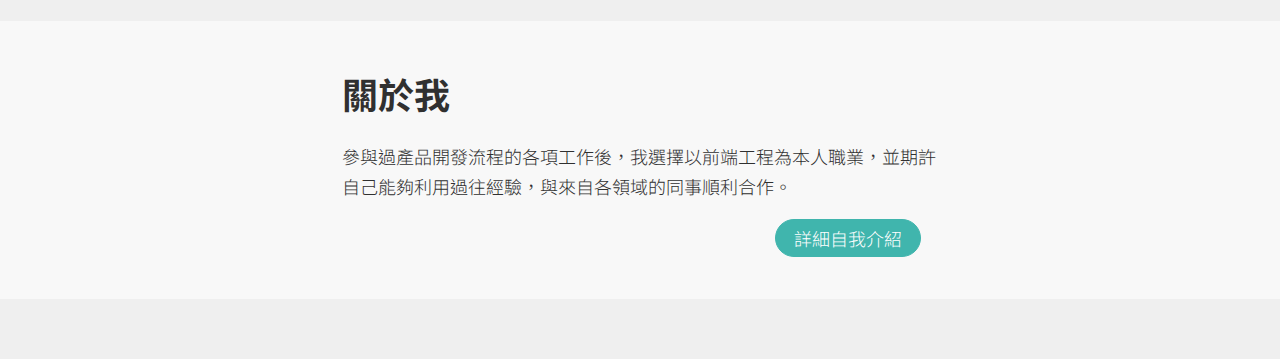
==== commit 921589af: "Index page added new site" ====
--- a/index.html
+++ b/index.html
@@ -58,6 +58,15 @@
 				<h2>專案</h2>
 				<div class="grid-area">
 					<div class="card">
+						<img src="images/personal-website.png" alt="個人網站預覽圖">
+						<h3>個人網站 (新)</h3>
+						<p>展示專案、文章與經歷的網站，使用 Next.js, TypeScript, SCSS, SWR, GA4 開發</p>
+						<div class="button-area">
+							<a href="https://tzuhanchen.vercel.app" class="button">前往新站</a>
+						</div>
+					</div>
+
+					<div class="card">
 						<img src="images/distraction-loves-me.png" alt="數位分心主視覺">
 						<h3>數位分心</h3>
 						<p>數位分心教材與研究團隊的網站</p>
@@ -74,15 +83,6 @@
 							<a href="https://teamie.tw/" target="_blank" rel="noopener noreferrer" class="button">瀏覽網站</a>
 						</div>
 					</div>
-
-					<!-- <div class="card">
-						<img src="images/personal-website.png" alt="個人網站預覽圖">
-						<h3>個人網站</h3>
-						<p>展示專案、文章與經歷的網站</p>
-						<div class="button-area">
-							<a href="personal-website.html" class="button">作品說明</a>
-						</div>
-					</div> -->
 
 					<div class="card">
 						<img src="images/max-value.png" alt="珍食力主視覺">
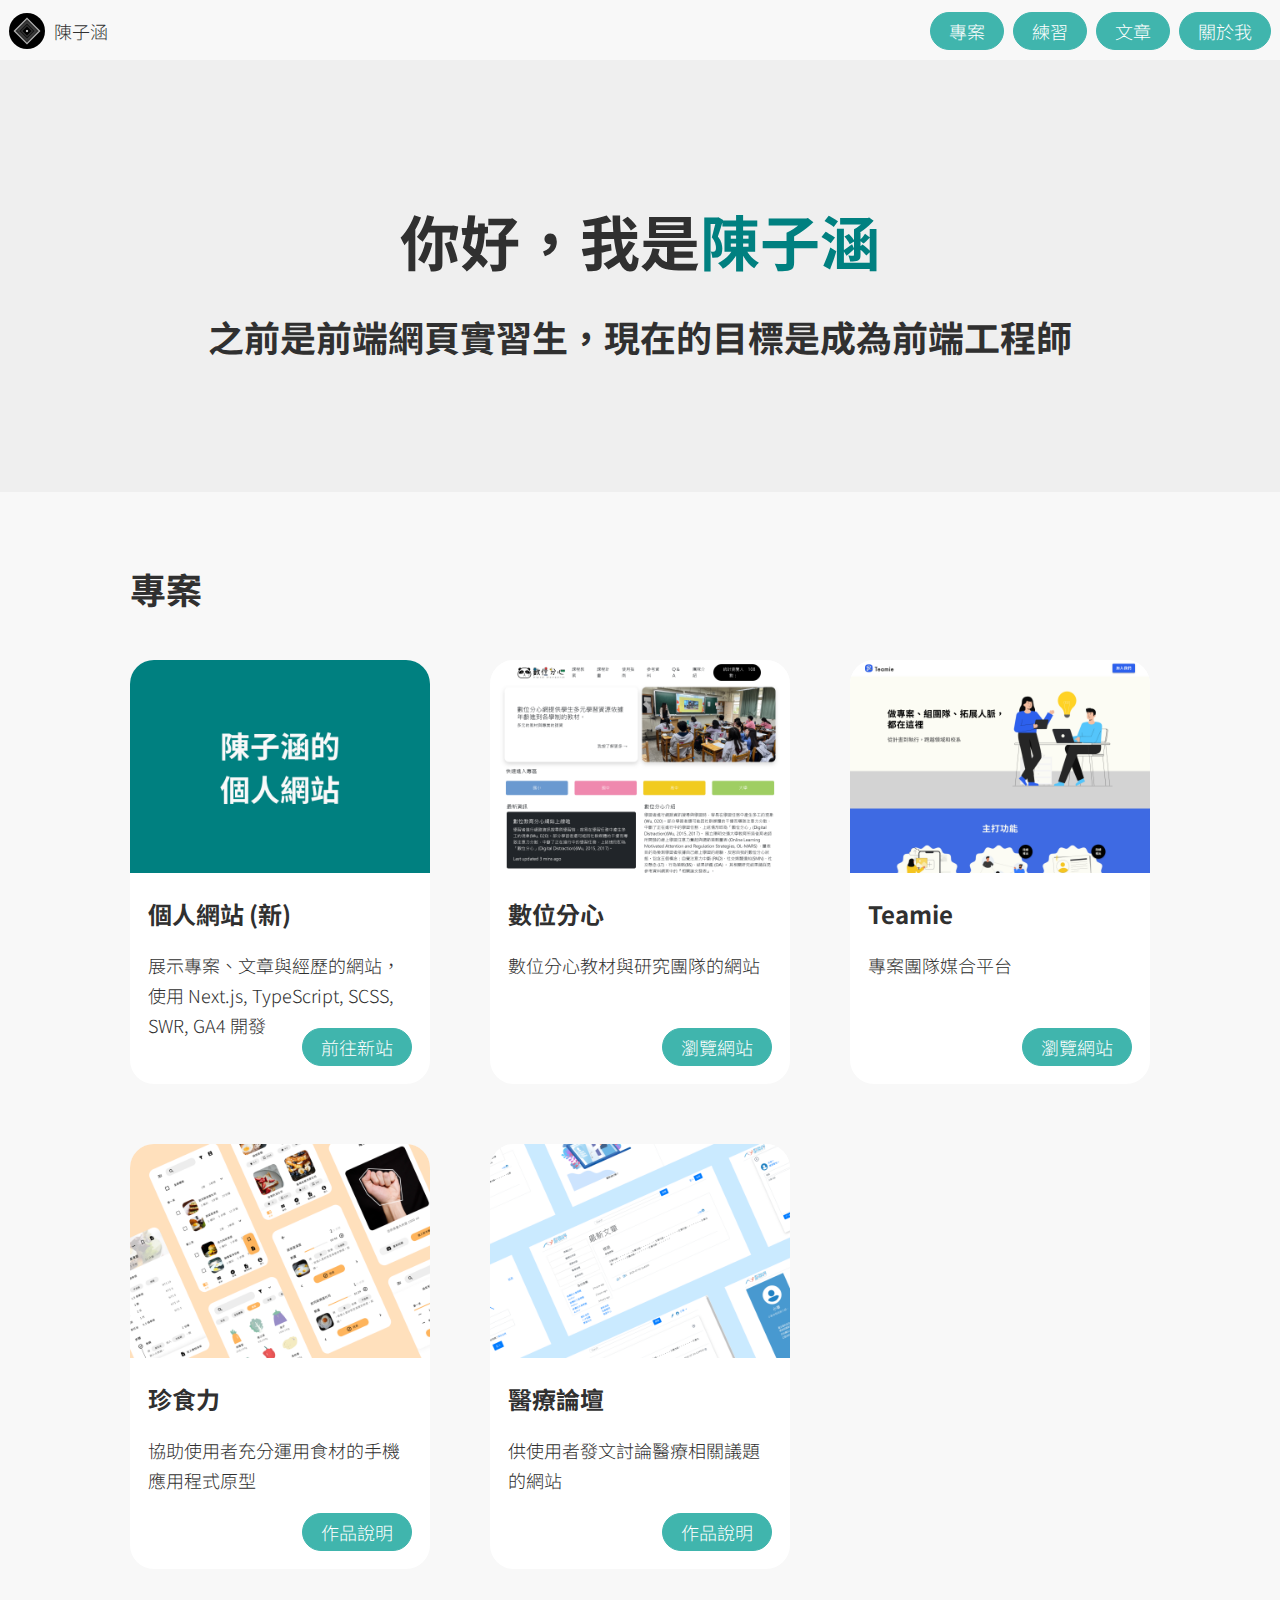
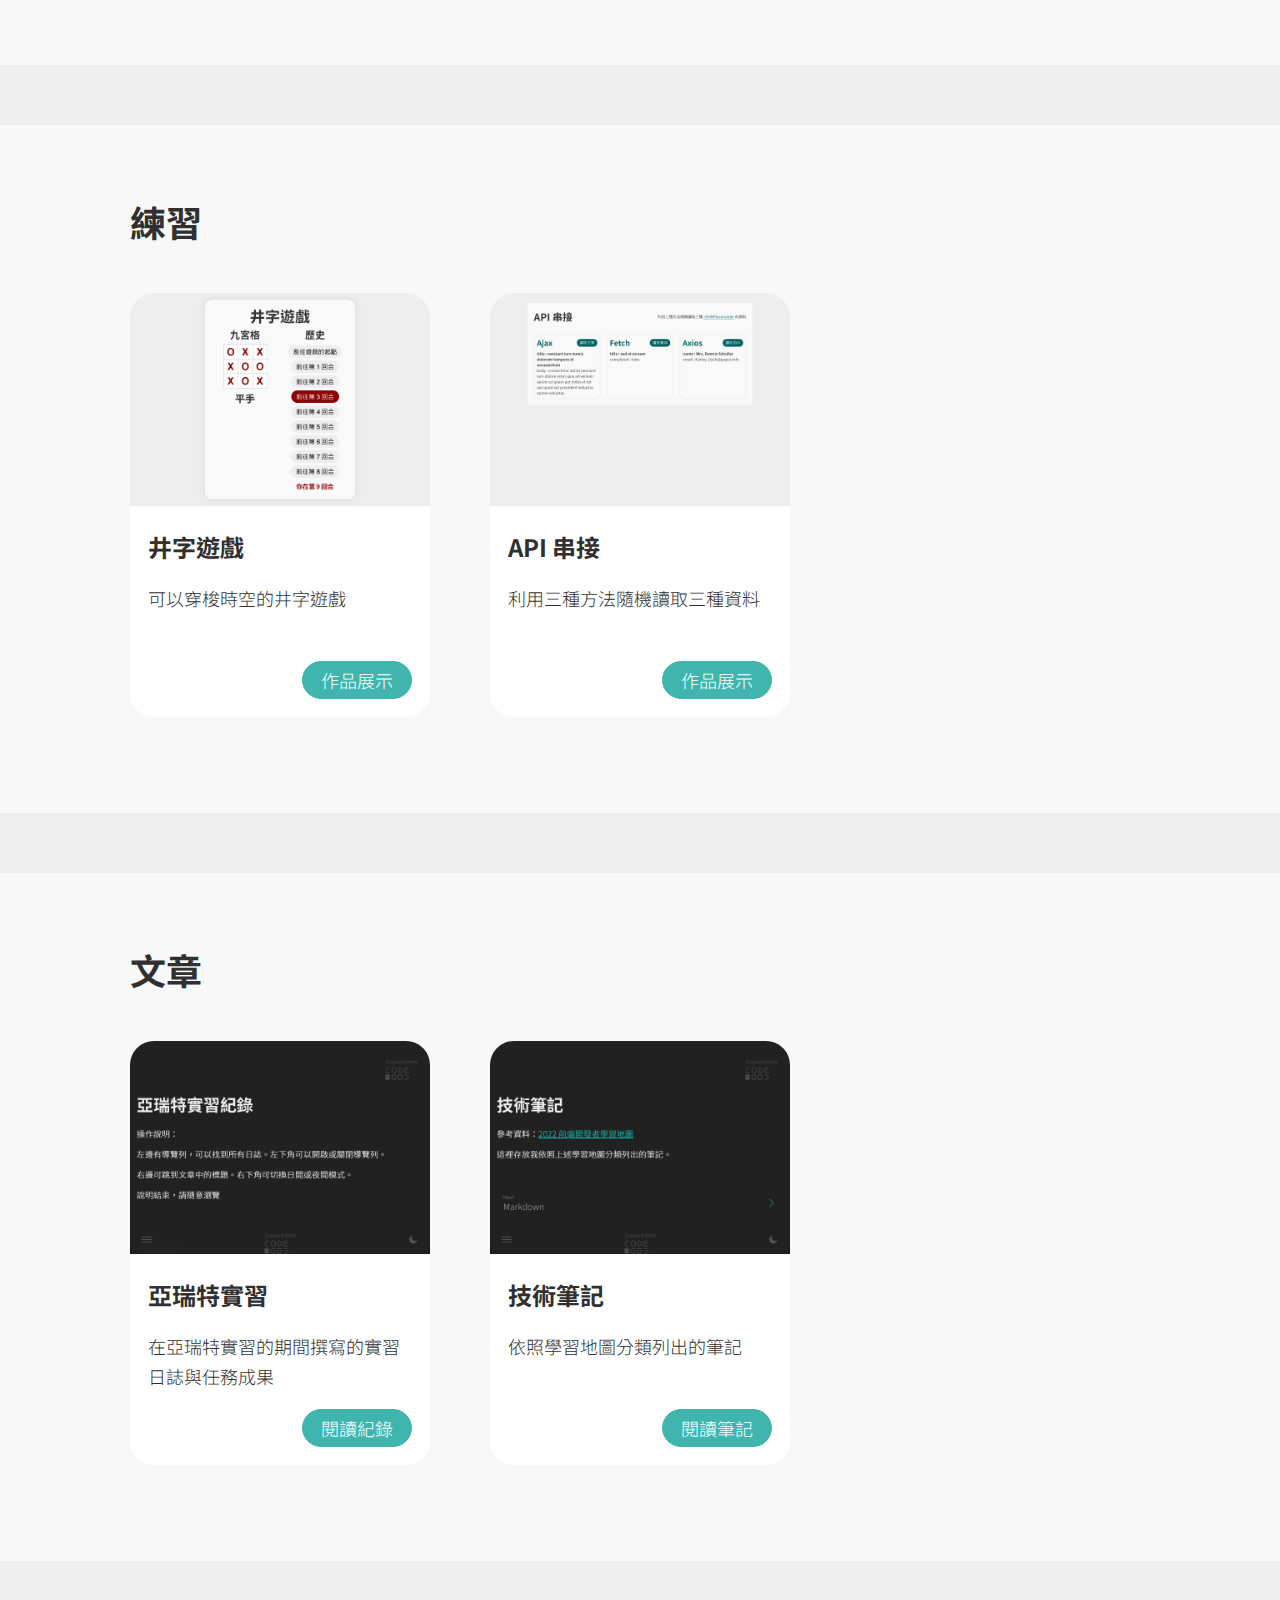
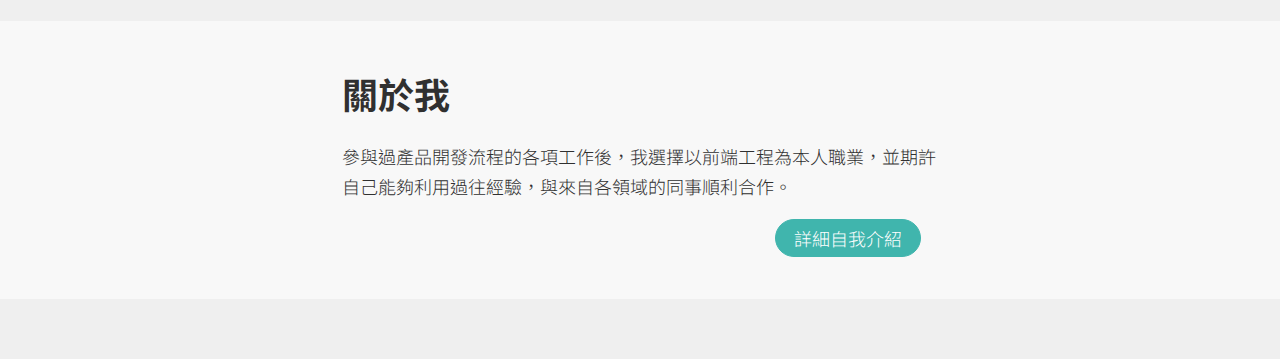
==== commit 672a7b2b: "Adjusted file routes" ====
--- a/index.html
+++ b/index.html
@@ -41,7 +41,7 @@
 			<li><a href="#project" class="button mr9">專案</a></li>
 			<li><a href="#practice" class="button mr9">練習</a></li>
 			<li><a href="#article" class="button mr9">文章</a></li>
-			<li><a href="#about" class="button">關於我</a></li>
+			<li><a href="/about.html" class="button">關於我</a></li>
 		</ul>
 	</nav>
 	
@@ -62,7 +62,7 @@
 						<h3>個人網站 (新)</h3>
 						<p>展示專案、文章與經歷的網站，使用 Next.js, TypeScript, SCSS, SWR, GA4 開發</p>
 						<div class="button-area">
-							<a href="https://tzuhanchen.vercel.app" class="button">前往新站</a>
+							<a href="https://tzuhanchen.vercel.app" target="_blank" rel="noopener noreferrer" class="button">前往新站</a>
 						</div>
 					</div>
 
@@ -89,7 +89,7 @@
 						<h3>珍食力</h3>
 						<p>協助使用者充分運用食材的手機應用程式原型</p>
 						<div class="button-area">
-							<a href="max-value.html" class="button">作品說明</a>
+							<a href="projects/max-value.html" class="button">作品說明</a>
 						</div>
 					</div>
 
@@ -98,7 +98,7 @@
 						<h3>醫療論壇</h3>
 						<p>供使用者發文討論醫療相關議題的網站</p>
 						<div class="button-area">
-							<a href="medical-forum.html" class="button">作品說明</a>
+							<a href="projects/medical-forum.html" class="button">作品說明</a>
 						</div>
 					</div>
 				</div>
@@ -114,7 +114,7 @@
 						<h3>井字遊戲</h3>
 						<p>可以穿梭時空的井字遊戲</p>
 						<div class="button-area">
-							<a href="https://github.com/tzuhanchen/tic-tac-toe" target="_blank" rel="noopener noreferrer" class="button mr9">原始碼</a>
+							<!-- <a href="https://github.com/tzuhanchen/tic-tac-toe" target="_blank" rel="noopener noreferrer" class="button mr9">原始碼</a> -->
 							<a href="https://tzuhanchen.github.io/tic-tac-toe" target="_blank" rel="noopener noreferrer" class="button">作品展示</a>
 						</div>
 					</div>
@@ -124,8 +124,8 @@
 						<h3>API 串接</h3>
 						<p>利用三種方法隨機讀取三種資料</p>
 						<div class="button-area">
-							<a href="https://github.com/tzuhanchen/api-connection" target="_blank" rel="noopener noreferrer" class="button mr9">原始碼</a>
-							<a href="https://tzuhanchen.github.io/api-connection" target="_blank" rel="noopener noreferrer" class="button">作品展示</a>
+							<!-- <a href="https://github.com/tzuhanchen/api-connection" target="_blank" rel="noopener noreferrer" class="button mr9">原始碼</a> -->
+							<a href="projects/api-connection/" target="_blank" rel="noopener noreferrer" class="button">作品展示</a>
 						</div>
 					</div>
 				</div>
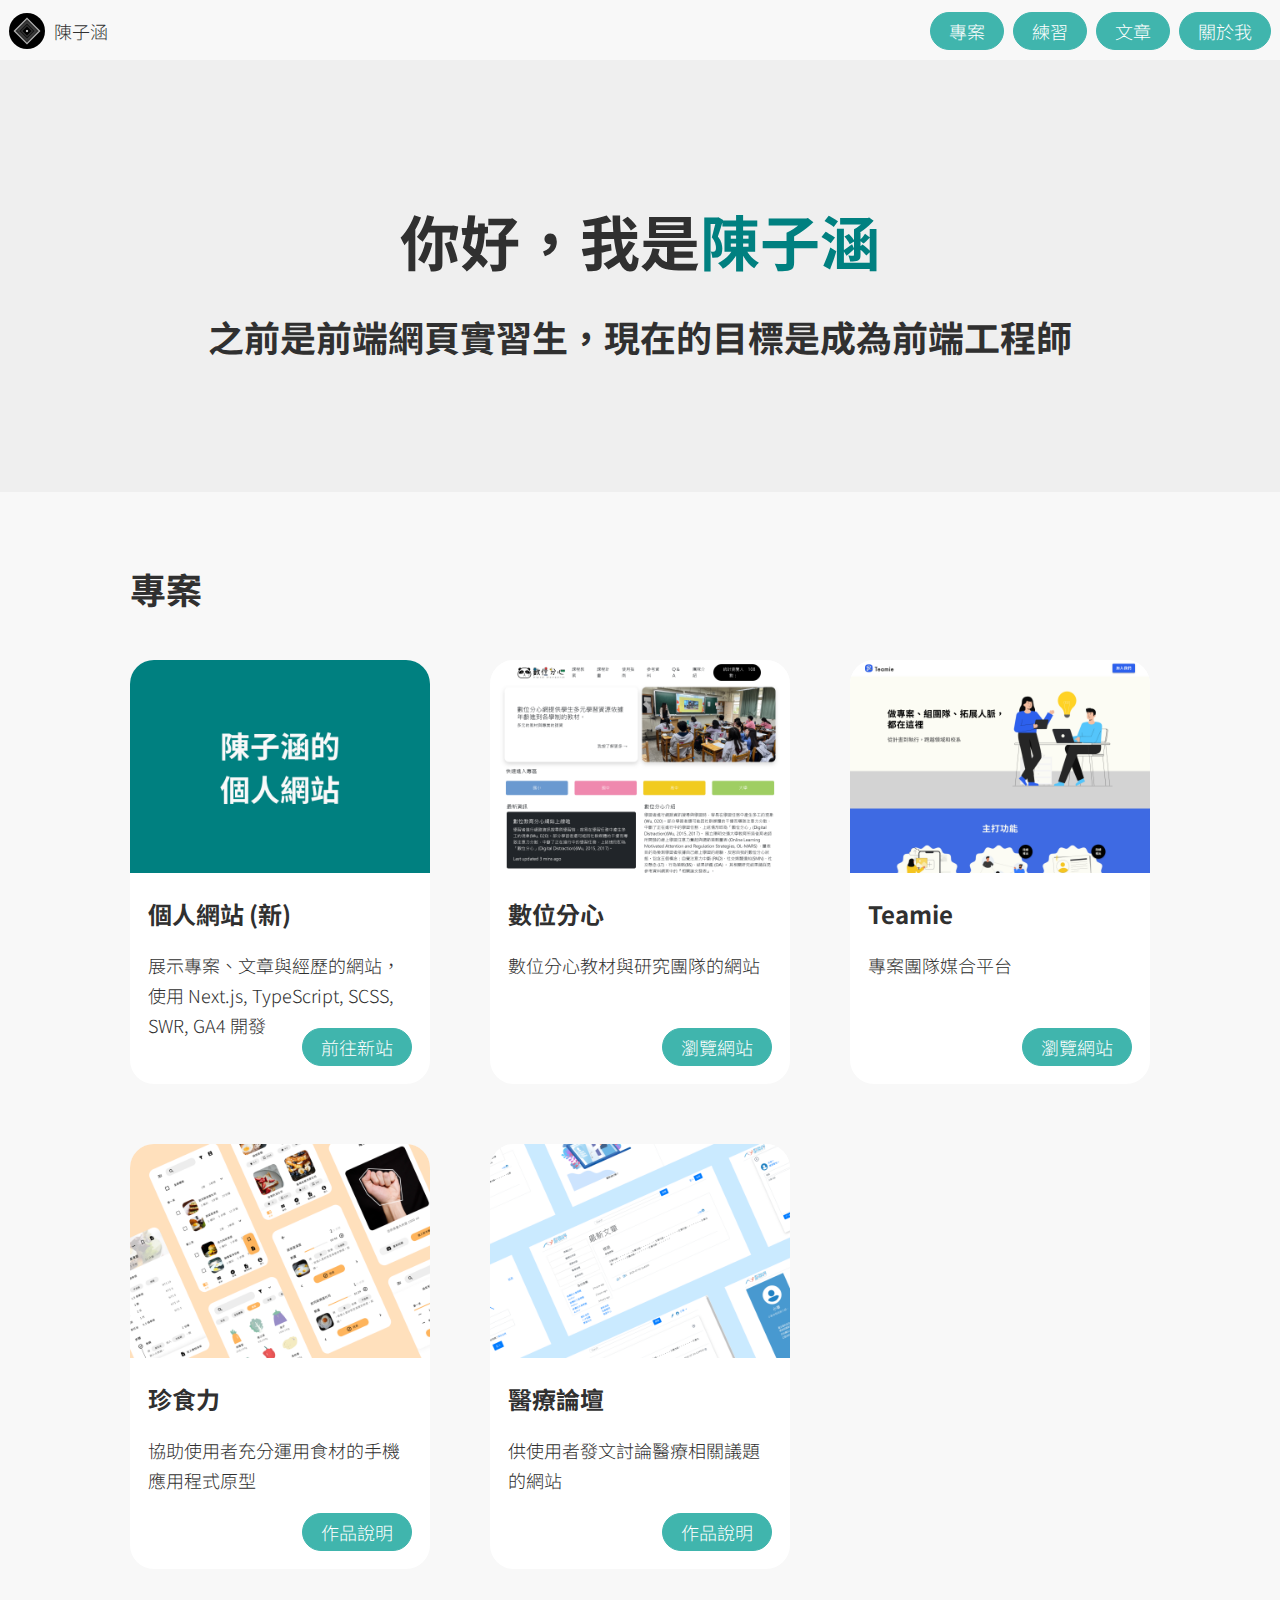
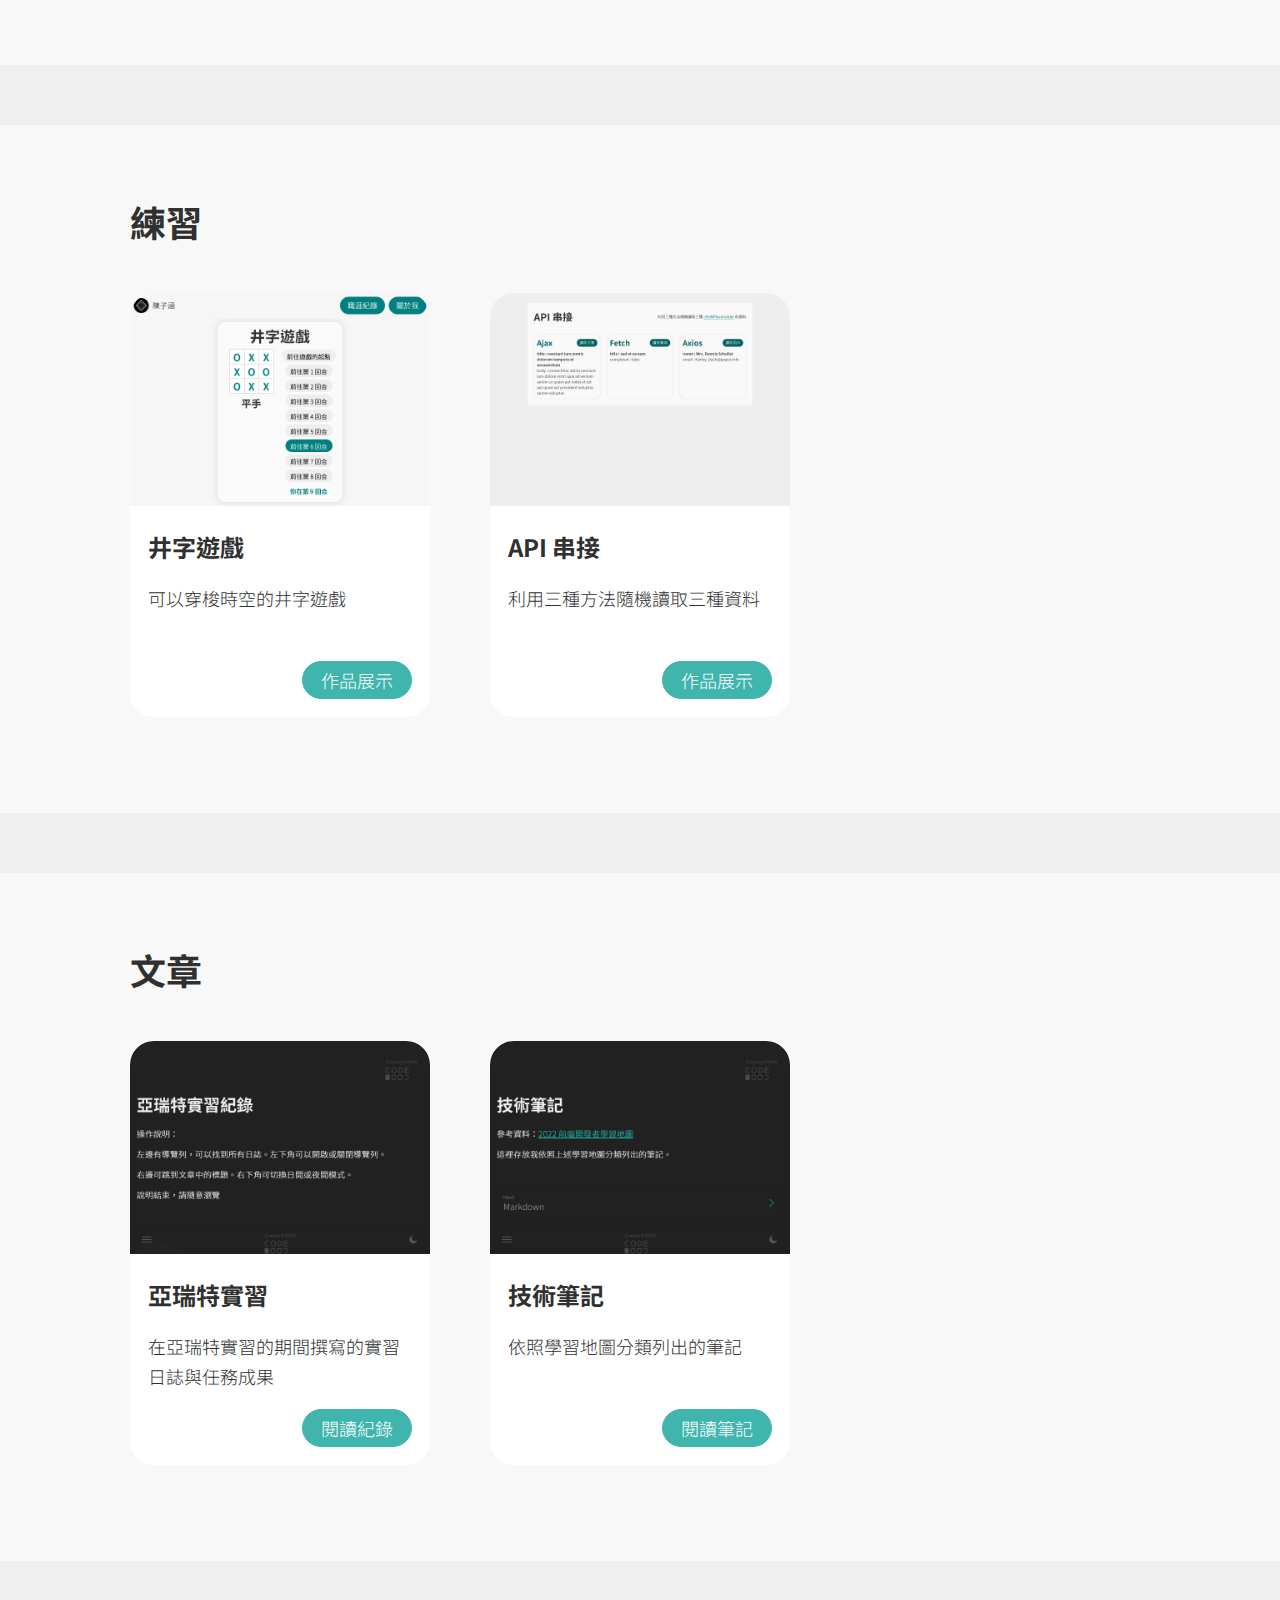
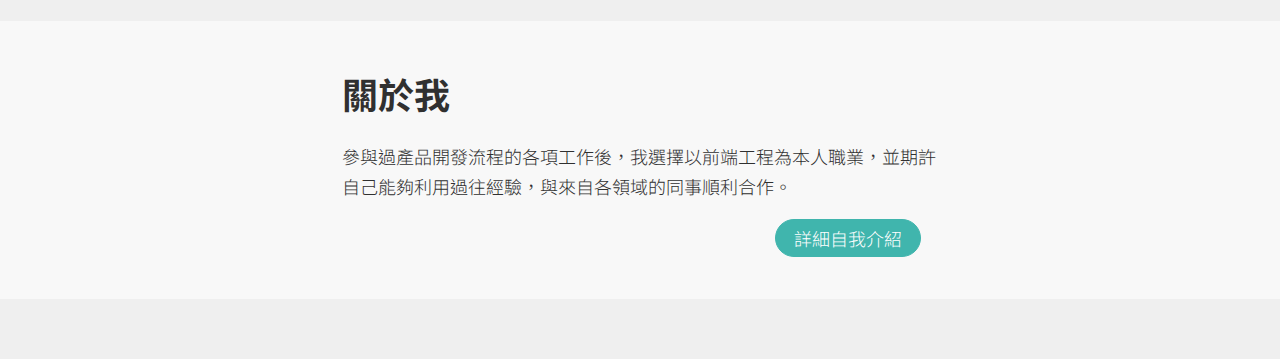
==== commit 4101048f: "Updated tic tac toe" ====
--- a/index.html
+++ b/index.html
@@ -114,8 +114,7 @@
 						<h3>井字遊戲</h3>
 						<p>可以穿梭時空的井字遊戲</p>
 						<div class="button-area">
-							<!-- <a href="https://github.com/tzuhanchen/tic-tac-toe" target="_blank" rel="noopener noreferrer" class="button mr9">原始碼</a> -->
-							<a href="https://tzuhanchen.github.io/tic-tac-toe" target="_blank" rel="noopener noreferrer" class="button">作品展示</a>
+							<a href="https://tzuhanchen.vercel.app/lab/tic-tac-toe" target="_blank" rel="noopener noreferrer" class="button">作品展示</a>
 						</div>
 					</div>
 
@@ -124,7 +123,6 @@
 						<h3>API 串接</h3>
 						<p>利用三種方法隨機讀取三種資料</p>
 						<div class="button-area">
-							<!-- <a href="https://github.com/tzuhanchen/api-connection" target="_blank" rel="noopener noreferrer" class="button mr9">原始碼</a> -->
 							<a href="projects/api-connection/" target="_blank" rel="noopener noreferrer" class="button">作品展示</a>
 						</div>
 					</div>
